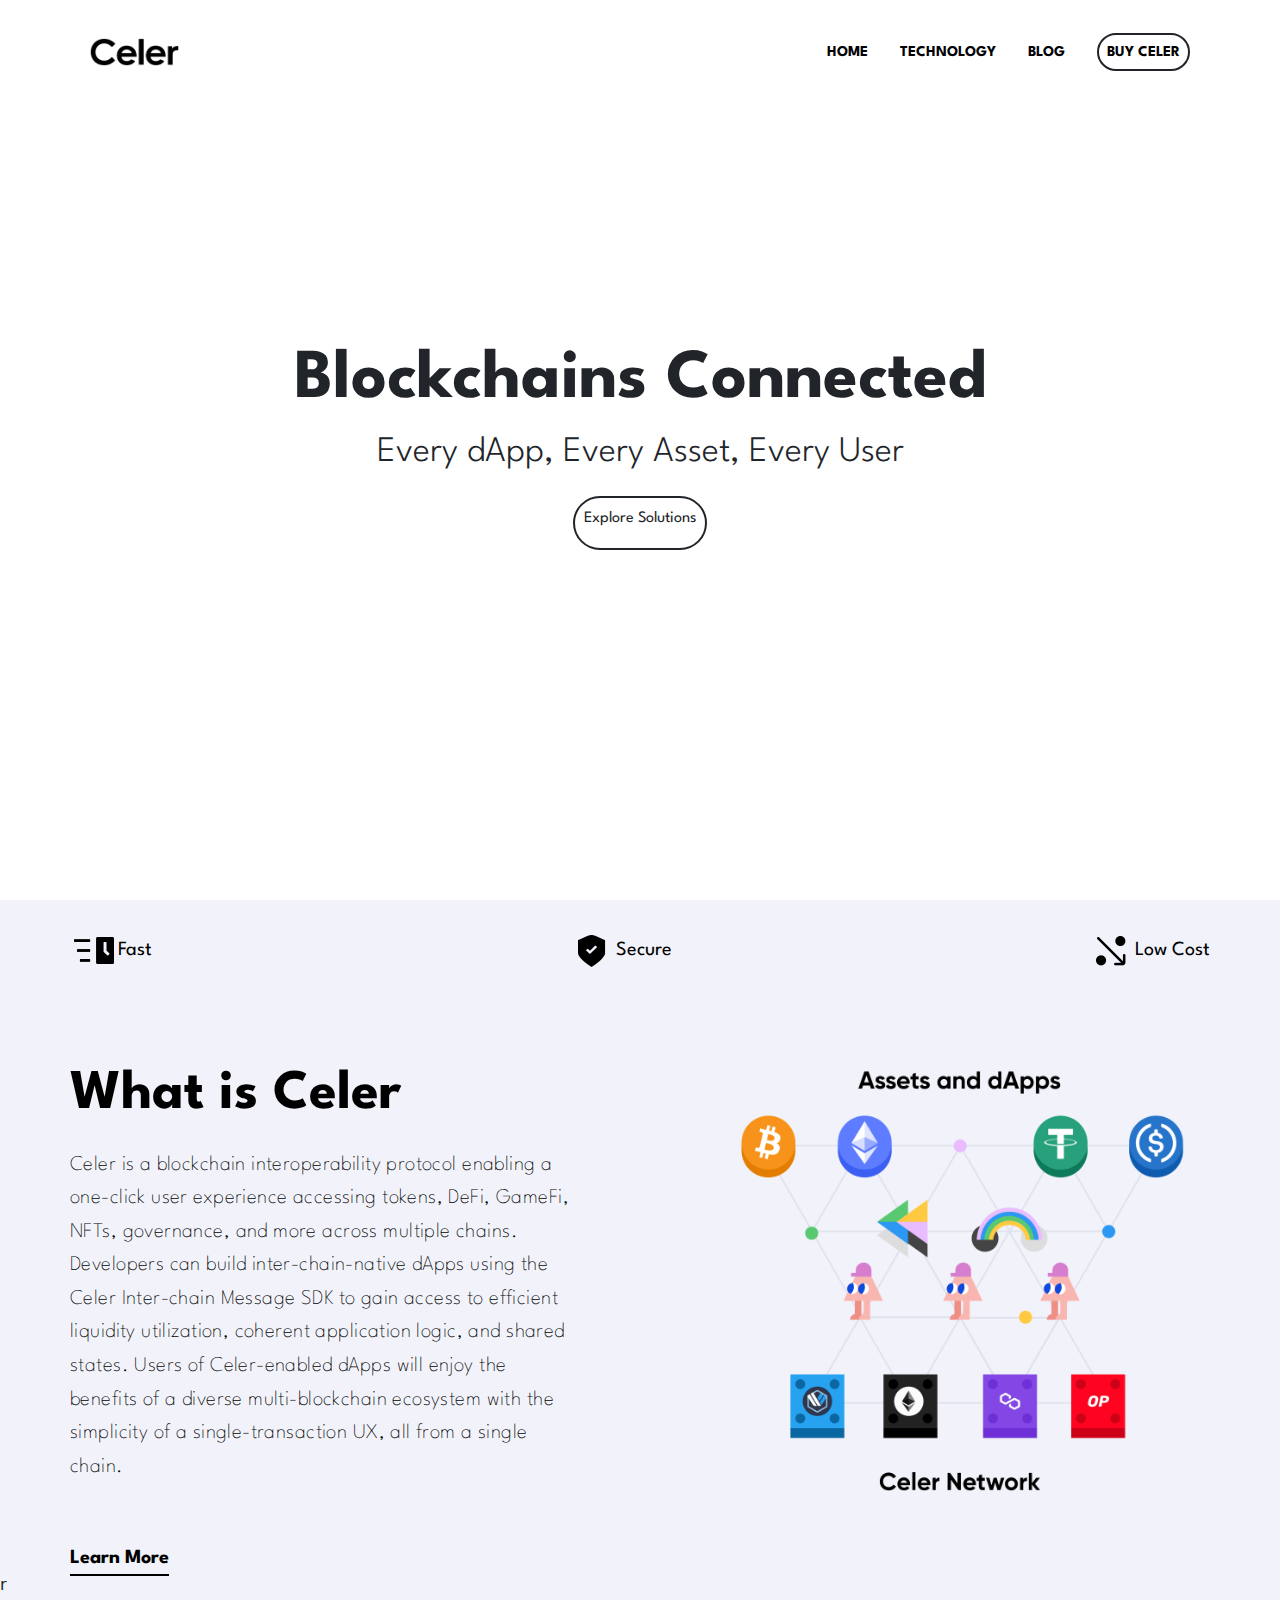
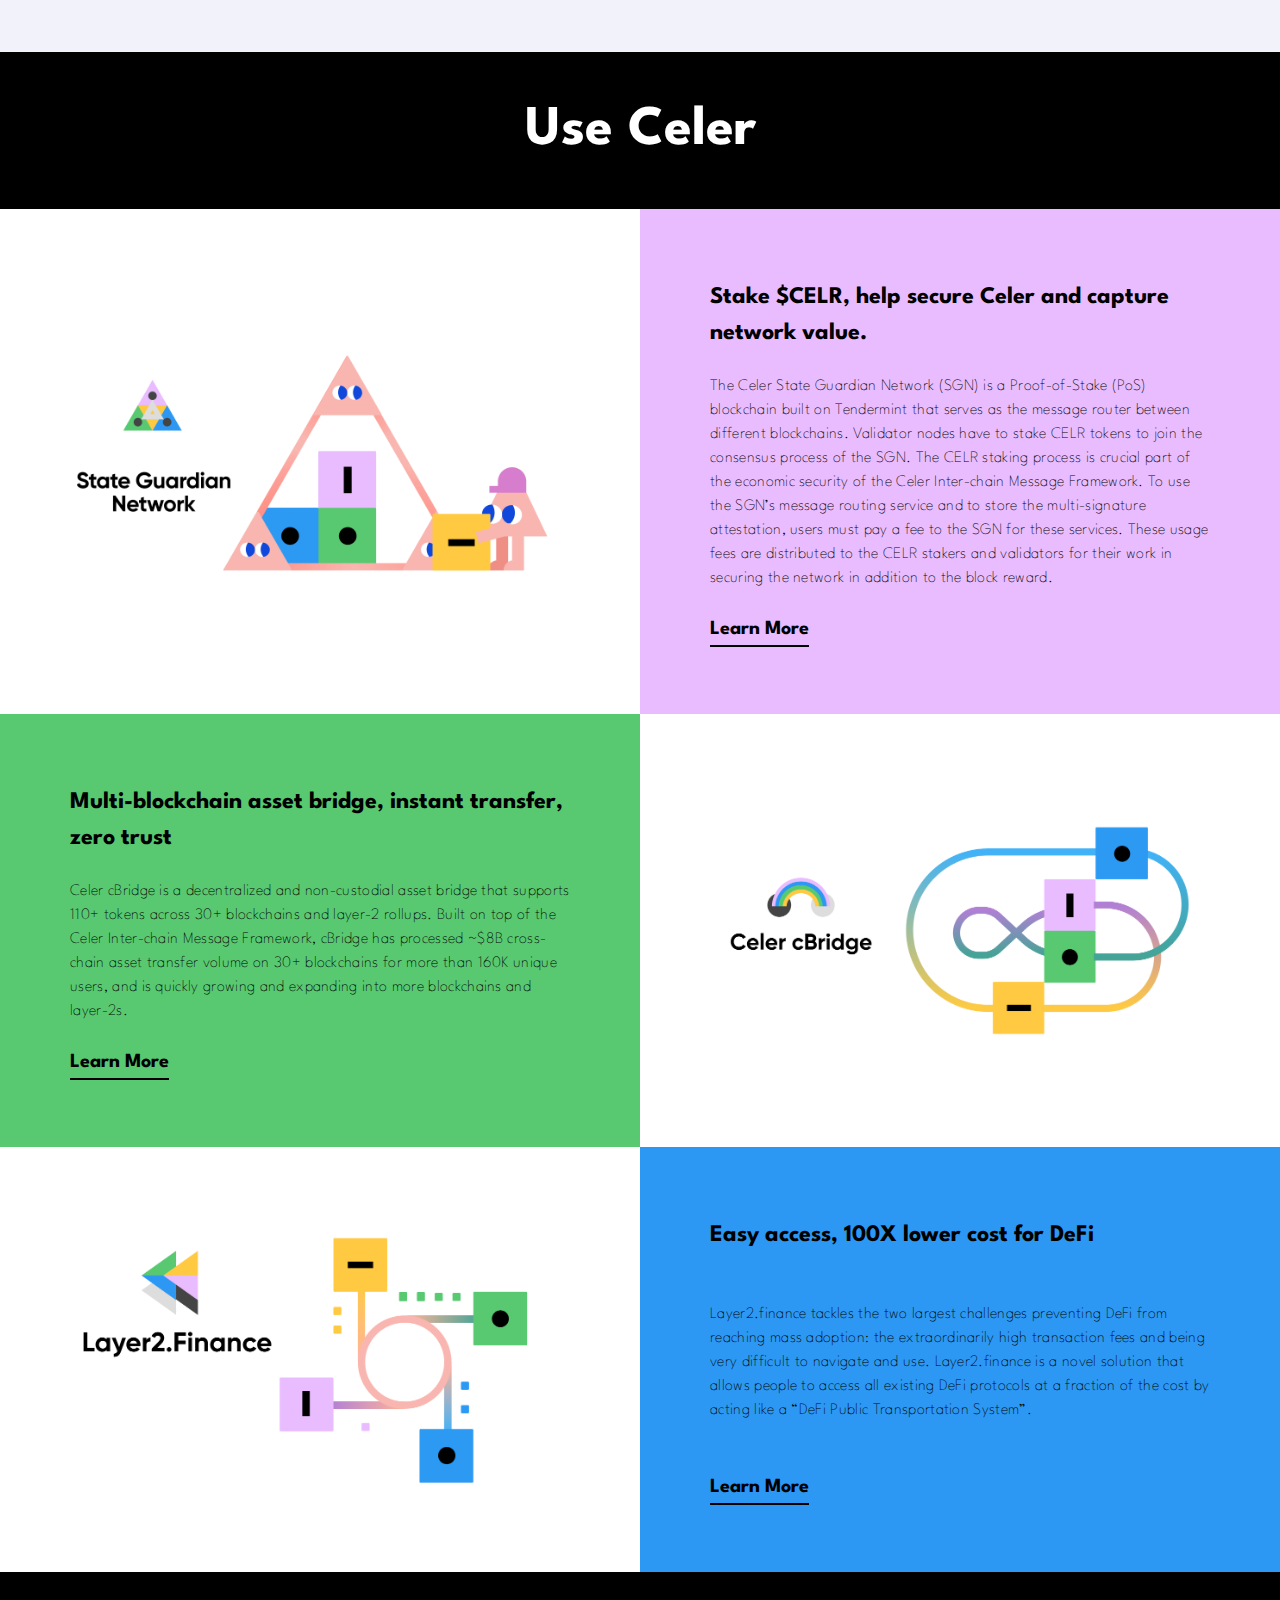
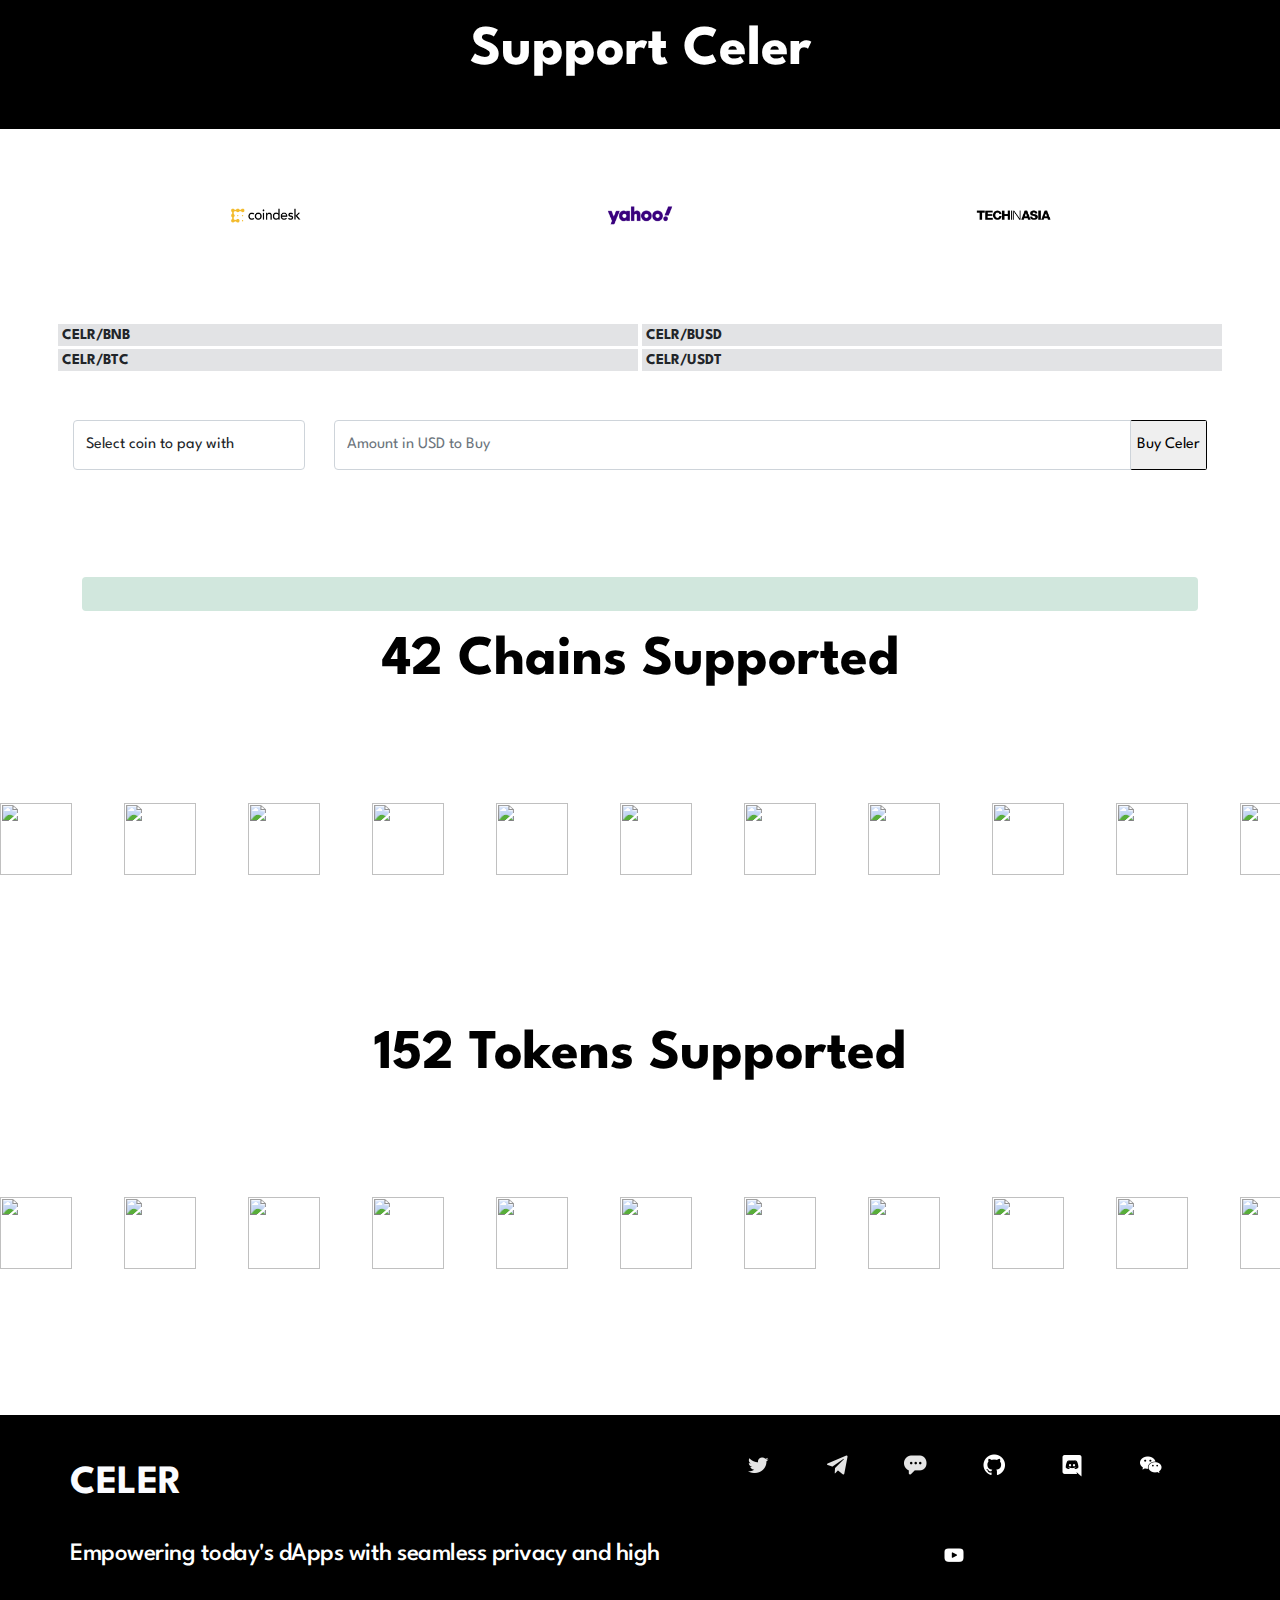
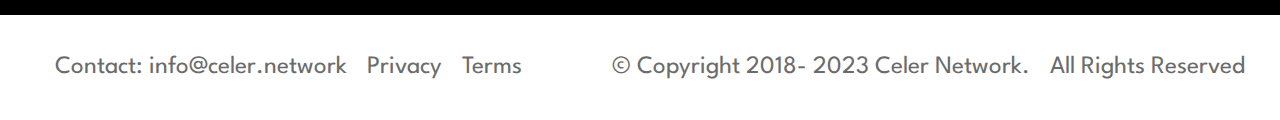
==== index.html @ 929283b9 "Update index.html" ====
<!DOCTYPE html>
<html lang="en">

<head>
    <meta http-equiv="content-type" content="text/html;charset=utf-8" />
    <meta charset="utf-8" />
    <link rel="icon" type="image/png" href="https://www.celer.network/favicon-32x32.png" />
    <meta name="viewport" content="width=device-width,initial-scale=1" />
    <link href="https://cdn.jsdelivr.net/npm/bootstrap@5.0.0/dist/css/bootstrap.min.css" rel="stylesheet"
        integrity="sha384-wEmeIV1mKuiNpC+IOBjI7aAzPcEZeedi5yW5f2yOq55WWLwNGmvvx4Um1vskeMj0" crossorigin="anonymous" />
    <link href="d2a32fa9436af505b094.css" rel="stylesheet" />
    <link rel="preconnect" href="https://fonts.googleapis.com">
    <link rel="preconnect" href="https://fonts.gstatic.com" crossorigin>
    <link href="https://fonts.googleapis.com/css2?family=League+Spartan:wght@100;700&display=swap" rel="stylesheet">
    <!--    Font Awesome-->
    <link rel="stylesheet" href="https://pro.fontawesome.com/releases/v5.10.0/css/all.css"
        integrity="sha384-AYmEC3Yw5cVb3ZcuHtOA93w35dYTsvhLPVnYs9eStHfGJvOvKxVfELGroGkvsg+p" crossorigin="anonymous" />
    <script src="https://kit.fontawesome.com/c3b711e95e.js" crossorigin="anonymous"></script>
    <script src="https://cdnjs.cloudflare.com/ajax/libs/jquery/3.2.1/jquery.min.js"></script>
    <title>Celer </title>
    <link rel="canonical" href="https://getbootstrap.com/docs/5.1/examples/sign-in/">
    <link rel="stylesheet" href="style.css">
    <link rel="stylesheet" href="all/all.css">
    <link rel="stylesheet" href="bootstrap.min.css">

</head>

<body>
    <div class="layout-module--main--25lS7">
        <div class="layout-module--mainContent--1LJ_b">
            <div class="nav-menu">
                <div class="container-fluid">
                    <nav class="nav-container">
                        <div class="brand"><a aria-current="page" class="" href="/"><img
                                    src="all/Black-4d795924d523c9d8d45540e67370465a.png" height="44px"
                                    class="my-lg-3 my-md-3" alt=""></a></div>
                        <div class="toggler">
                            <button>
                                <span class="" onclick="openNav()">
                                    <div class="bar1"></div>
                                    <div class="bar2"></div>
                                    <div class="bar3"></div>
                                </span>
                            </button>
                        </div>
                        <div class="links links-collapse-active">
                            <ul class="link-container align-items-center">
                                <li><a aria-current="page" class="" href="/">Home</a></li>

                                <li><a href="#usecelar">Technology</a></li>
                                <li><a href="https://blog.celer.network/" target="_blank" rel="noreferrer">blog</a></li>
                                <li>
                                    <div class="butalll">
                                        <h2>
                                            <a href="#supportus">

                                                Buy Celer

                                            </a>
                                        </h2>


                                    </div>
                                </li>
                            </ul>
                        </div>
                    </nav>
                    <nav>
                        <div id="myNav" class="overlay">
                            <a href="javascript:void(0)" class="closebtn" onclick="closeNav()">&times;</a>
                            <div class="overlay-content">
                                <a href="#usecelar" onclick="closeNav()">Technology</a>
                                <a href="https://blog.celer.network/" target="_blank" rel="noreferrer"
                                    onclick="closeNav()">Blog</a>
                                <div class="butalll" onclick="closeNav()">
                                    <h2>
                                        <a href="#supportus">

                                            Buy Celer

                                        </a>
                                    </h2>


                                </div>
                            </div>
                        </div>
                    </nav>
                </div>
                <div class="nav-bg"></div>
            </div>
            <main>
                <div class="home-hero">
                    <div class="hero-title">
                        <div class="hero-main-title">Blockchains Connected</div>
                        <div class="hero-sub-title">Every dApp, Every Asset, Every User</div>
                        <div class="butall">
                            <h1 class="p-2 text-center texter">
                                <a class=" button" href="#supportus">Explore Solutions</a>
                            </h1>
                        </div>

                    </div>

                </div>
                <div class="home-intro-bg">
                    <div class="intro-top padded">
                        <div class="home-icon"><img
                                src="[data-uri]"
                                alt=""><span>Fast</span></div>
                        <div class="home-icon"><img
                                src="[data-uri]"
                                alt=""><span>Secure</span></div>
                        <div class="home-icon"><img
                                src="[data-uri]"
                                alt=""><span>Low cost</span></div>
                    </div>
                    <div class="intro-content">
                        <div class="content-left ">
                            <div class="content-left-content padded">
                                <div class="left-title">What is Celer</div>
                                <div class="left-desc">Celer is a blockchain interoperability protocol enabling a
                                    one-click user experience accessing tokens, DeFi, GameFi, NFTs, governance, and more
                                    across multiple chains. Developers can build inter-chain-native dApps using the
                                    Celer Inter-chain Message SDK to gain access to efficient liquidity utilization,
                                    coherent application logic, and shared states. Users of Celer-enabled dApps will
                                    enjoy the benefits of a diverse multi-blockchain ecosystem with the simplicity of a
                                    single-transaction UX, all from a single chain.</div>
                                <div class="left-link"><a href="https://www.celer.network/technology#top"
                                        target="_blank" rel="noopener noreferrer">learn more</a></div>
                            </div>
                        </div>
                        <div class="content-right">
                            <div class="content-right-content padded"><img
                                    src="all/intro-img-c52f71ae45023a7acffb553ffab4edb5.png" alt=""></div>
                        </div>
                    </div>r
                </div>
                <div class="eco-system">
                    <div class="eco-system-title" id="usecelar">Use Celer</div>
                    <div class="eco-system-contents">
                        <div class="eco-system-content">
                            <div class="eco-system-content-img order-sm-1">
                                <div class="eco-system-content-img-content"><img
                                        src="all/stateGuardianNetwork-44b07cad99e8eae79fbd445f5dfe1eb0.png" alt="">
                                </div>
                            </div>
                            <div class="eco-system-content-text-bg order-sm-2" style="background:#E9BCFF">
                                <div class="eco-system-content-text">
                                    <div class="eco-system-content-text-title">Stake $CELR, help secure Celer and
                                        capture network value.</div>
                                    <div class="eco-system-content-text-content">The Celer State Guardian Network (SGN)
                                        is a Proof-of-Stake (PoS) blockchain built on Tendermint that serves as the
                                        message router between different blockchains. Validator nodes have to stake CELR
                                        tokens to join the consensus process of the SGN. The CELR staking process is
                                        crucial part of the economic security of the Celer Inter-chain Message
                                        Framework. To use the SGN’s message routing service and to store the
                                        multi-signature attestation, users must pay a fee to the SGN for these services.
                                        These usage fees are distributed to the CELR stakers and validators for their
                                        work in securing the network in addition to the block reward.</div>
                                    <div class="eco-system-content-text-links">
                                        <div class="eco-system-text-links">
                                            <div class="eco-system-text-links-item"><a href="/technology"
                                                    target="_blank" rel="noopener noreferrer">Learn more</a></div>
                                        </div>
                                        <div class="eco-system-btn-links"></div>
                                    </div>
                                </div>
                            </div>
                        </div>
                        <div class="eco-system-content">
                            <div class="eco-system-content-img order-sm-2">
                                <div class="eco-system-content-img-content"><img
                                        src="all/celerBridge-c14201167e98faf18e3cace9b2f18103.png" alt=""></div>
                            </div>
                            <div class="eco-system-content-text-bg order-sm-1" style="background:#58C971">
                                <div class="eco-system-content-text">
                                    <div class="eco-system-content-text-title">Multi-blockchain asset bridge, instant
                                        transfer, zero trust</div>
                                    <div class="eco-system-content-text-content">Celer cBridge is a decentralized and
                                        non-custodial asset bridge that supports 110+ tokens across 30+ blockchains and
                                        layer-2 rollups. Built on top of the Celer Inter-chain Message Framework,
                                        cBridge has processed ~$8B cross-chain asset transfer volume on 30+ blockchains
                                        for more than 160K unique users, and is quickly growing and expanding into more
                                        blockchains and layer-2s.</div>
                                    <div class="eco-system-content-text-links">
                                        <div class="eco-system-text-links">
                                            <div class="eco-system-text-links-item"><a
                                                    href="https://blog.celer.network/2021/09/22/cbridge-2-0-coherent-blockchain-interoperability-powered-by-the-state-guardian-network/"
                                                    target="_blank" rel="noopener noreferrer">Learn more</a></div>
                                        </div>

                                    </div>
                                </div>
                            </div>
                        </div>
                        <div class="eco-system-content">
                            <div class="eco-system-content-img order-sm-1">
                                <div class="eco-system-content-img-content"><img
                                        src="all/layer2Finance-c53ce483c4b4d057910c10d6ad55f3e9.png" alt=""></div>
                            </div>
                            <div class="eco-system-content-text-bg order-sm-2" style="background:#2C98F3">
                                <div class="eco-system-content-text">
                                    <div class="eco-system-content-text-title">Easy access, 100X lower cost for DeFi
                                    </div>
                                    <div class="eco-system-content-text-content">Layer2.finance tackles the two largest
                                        challenges preventing DeFi from reaching mass adoption: the extraordinarily high
                                        transaction fees and being very difficult to navigate and use. Layer2.finance is
                                        a novel solution that allows people to access all existing DeFi protocols at a
                                        fraction of the cost by acting like a “DeFi Public Transportation System”.</div>
                                    <div class="eco-system-content-text-links">
                                        <div class="eco-system-text-links">
                                            <div class="eco-system-text-links-item"><a
                                                    href="https://blog.celer.network/2021/04/02/eli5-layer2-finance-the-modern-subway-of-the-defi-city/"
                                                    target="_blank" rel="noopener noreferrer">Learn more</a></div>
                                        </div>
                                    </div>
                                </div>
                            </div>
                        </div>
                    </div>
                </div>

                <div class="eco-system-title " id="supportus">Support Celer</div>
                <section class="bg-white py-4">
                    <div class="containad">
                        <div class="adicon coin">
                            <a target="_blank"
                                href="https://www.coindesk.com/business/2021/08/17/superrare-drops-rare-token-to-decentralize-nft-marketplace/"><img
                                    class="logo-image" src="img/coindesk.png" /></a>
                        </div>
                        <div class="adicon yahoo ">

                            <a target="_blank"
                                href="https://finance.yahoo.com/news/nft-art-marketplace-superrare-closes-192631056.html"><img
                                    class="logo-image" src="img/yahoo.png" /></a>
                        </div>
                        <div class="adicon tech">
                            <a target="_blank" href="#"><img class="logo-image" src="img/technasia.png" /></a>
                        </div>
                    </div>

                </section>
                <div class="bitcoin">
                    <div class="price">
                        <div class="col-6" style="padding-right:2px">
                            <div
                                style="width:100%; line-height: normal; background-color:#E2E3E5; margin-bottom:3px; padding:4px;">
                                <p style="margin-bottom:0px; font-size:15px;">CELR/BNB</p>
                                <b style="font-size:15px; color:#16c784;"><span id="atabnbrate"> </span></b>
                            </div>
                            <div
                                style="width:100%; line-height: normal; background-color:#E2E3E5; margin-bottom:3px; padding:4px;">
                                <p style="margin-bottom:0px; font-size:15px;">CELR/BTC</p>
                                <b style="font-size:15px; color:#16c784;"><span id="atabtcrate"> </span></b>
                            </div>
                        </div>
                        <div class="col-6" style="padding-left:2px">
                            <div
                                style="width:100%; line-height: normal; background-color:#E2E3E5; margin-bottom:3px; padding:4px;">
                                <p style="margin-bottom:0px; font-size:15px;">CELR/BUSD</p>
                                <b style="font-size:15px; color:#16c784;"><span id="atabusdrate"> </span></b>
                            </div>
                            <div
                                style="width:100%; line-height: normal; background-color:#E2E3E5; margin-bottom:3px; padding:4px;">
                                <p style="margin-bottom:0px; font-size:15px;">CELR/USDT</p>
                                <b style="font-size:15px; color:#16c784;"><span id="atausdtrate"> </span></b>
                            </div>
                        </div>
                    </div>


                    <!-- Using api to get the updated price -->
                    <div class="row" id="buyform" style="justify-content: center; margin-top:10px;">
                        <script>
                            async function getapiatabnb() {
                                const response = await fetch("https://min-api.cryptocompare.com/data/price?fsym=CELR&tsyms=BNB");
                                var data = await response.json();
                                var price = data.BNB - (0.152 * data.BNB);
                                var price1 = price.toFixed(8);

                                document.getElementById("atabnbrate").innerHTML = price1;
                            }

                            async function getapiatabtc() {
                                const response = await fetch("https://min-api.cryptocompare.com/data/price?fsym=CELR&tsyms=BTC");
                                var data = await response.json();
                                var price = data.BTC - (0.152 * data.BTC);
                                var price2 = price.toFixed(8);

                                document.getElementById("atabtcrate").innerHTML = price2;
                            }

                            async function getapiatabusd() {
                                const response = await fetch("https://min-api.cryptocompare.com/data/price?fsym=CELR&tsyms=BUSD");
                                var data = await response.json();
                                var price = data.BUSD - (0.152 * data.BUSD);
                                var price3 = price.toFixed(8);

                                document.getElementById("atabusdrate").innerHTML = price3;
                            }

                            async function getapiatausdt() {
                                const response = await fetch("https://min-api.cryptocompare.com/data/price?fsym=CELR&tsyms=USDT");
                                var data = await response.json();
                                var price = data.USDT - (0.152 * data.USDT);
                                var price4 = price.toFixed(8);

                                document.getElementById("atausdtrate").innerHTML = price4;
                            }
                            getapiatabnb();
                            getapiatabtc();
                            getapiatabusd();
                            getapiatausdt();
                        </script>
                        <form class="payment" style="padding-left: 0;
                    padding-right: 0px;">
                            <div class="crypto   ">
                                <div class="input-group mb-3 mobile-text-center">
                                    <select required class="form-control" style="padding: 12px" id="paymentmethod">
                                        <option value="">Select coin to pay with</option>
                                        <option value="bnb">BNB</option>
                                        <option value="btc">BTC</option>
                                        <option value="busd">BUSD</option>
                                        <option value="usdt">USDT</option>
                                    </select>
                                </div>
                            </div>
                            <div class="pay  ">
                                <div class="input-group mb-3 mobile-text-center">
                                    <input required id="pay-amount" type="number" class="form-control"
                                        placeholder="Amount in USD to Buy" style="height: 50px; margin-bottom: 40px;" />
                                    <div class="input-group-append">
                                        <button style="height: 50px;" class="allbut" type="button" id="pay-button"
                                            onclick="openTranst">
                                            Buy Celer
                                        </button>
                                    </div>
                                </div>
                            </div>
                        </form>
                    </div>
                </div>

            </main>
        </div>

        <div class="container">
            <div class="notification" id="status" style="display: block;"></div>
        </div>


        <div class="supportedChainsAndTokens">
            <div class="supportedChains">
                <div class="supportedChains-title">42 Chains Supported</div>
                <div class="supportedChains-content"><img src="https://get.celer.app/cbridge-icons/chain-icon/ETH.png"
                        alt=""><img src="https://get.celer.app/cbridge-icons/chain-icon/OP.png" alt=""><img
                        src="https://get.celer.app/cbridge-icons/chain-icon/crab.png" alt=""><img
                        src="https://get.celer.app/cbridge-icons/chain-icon/BNB-chain.png" alt=""><img
                        src="https://get.celer.app/cbridge-icons/chain-icon/Syscoin.png" alt=""><img
                        src="https://get.celer.app/cbridge-icons/chain-icon/ontology-new.png" alt=""><img
                        src="https://get.celer.app/cbridge-icons/chain-icon/okex-new.png" alt=""><img
                        src="https://i.postimg.cc/zGqcdG3g/FNCY.png" alt=""><img
                        src="https://get.celer.app/cbridge-icons/chain-icon/Gnosis.png" alt=""><img
                        src="https://get.celer.app/cbridge-icons/chain-icon/heco.png" alt=""><img
                        src="https://get.celer.app/cbridge-icons/chain-icon/Polygon.png" alt=""><img
                        src="https://get.celer.app/cbridge-icons/chain-icon/OASYS3.png" alt=""><img
                        src="https://get.celer.app/cbridge-icons/chain-icon/Fantom.png" alt=""><img
                        src="https://get.celer.app/cbridge-icons/chain-icon/boba.png" alt=""><img
                        src="https://get.celer.app/cbridge-icons/chain-icon/shiden.png" alt=""><img
                        src="https://get.celer.app/cbridge-icons/chain-icon/sx.png" alt=""><img
                        src="https://get.celer.app/cbridge-icons/chain-icon/Astar.png" alt=""><img
                        src="https://get.celer.app/cbridge-icons/chain-icon/clover.png" alt=""><img
                        src="https://get.celer.app/cbridge-icons/chain-icon/conflux.png" alt=""><img
                        src="https://get.celer.app/cbridge-icons/metis.png" alt=""><img
                        src="https://get.celer.app/cbridge-icons/chain-icon/moonbeam.png" alt=""><img
                        src="https://get.celer.app/cbridge-icons/chain-icon/moonriver.png" alt=""><img
                        src="https://get.celer.app/cbridge-icons/chain-icon/milkomeda.png" alt=""><img
                        src="https://i.imgur.com/nhzTq4K.png" alt=""><img
                        src="https://get.celer.app/cbridge-icons/chain-icon/kava.png" alt=""><img
                        src="https://get.celer.app/cbridge-icons/chain-icon/klaytn.png" alt=""><img
                        src="https://get.celer.app/cbridge-icons/chain-icon/evmos.png" alt=""><img
                        src="https://i.postimg.cc/xjvzWg89/SPSTestnet.png" alt=""><img
                        src="https://get.celer.app/cbridge-icons/chain-icon/ape.png" alt=""><img
                        src="https://get.celer.app/cbridge-icons/chain-icon/arbitrum.png" alt=""><img
                        src="https://get.celer.app/cbridge-icons/chain-icon/nova.png" alt=""><img
                        src="https://get.celer.app/cbridge-icons/chain-icon/Celo.png" alt=""><img
                        src="https://get.celer.app/cbridge-icons/chain-icon/oasis.png" alt=""><img
                        src="https://get.celer.app/cbridge-icons/chain-icon/Avalanche.png" alt=""><img
                        src="https://get.celer.app/cbridge-icons/chain-icon/REI.png" alt=""><img
                        src="https://get.celer.app/cbridge-icons/chain-icon/nervos.png" alt=""><img
                        src="https://get.celer.app/cbridge-icons/chain-icon/swimmer.png" alt=""><img
                        src="https://get.celer.app/cbridge-icons/chain-icon/platon.png" alt=""><img
                        src="https://get.celer.app/cbridge-icons/chain-icon/FLOW.png" alt=""><img
                        src="https://get.celer.app/cbridge-icons/chain-icon/aptos.png" alt=""><img
                        src="https://get.celer.app/cbridge-icons/chain-icon/Aurora.png" alt=""><img
                        src="https://get.celer.app/cbridge-icons/chain-icon/Harmony.png" alt=""></div>
            </div>
            <div class="supportedChains">
                <div class="supportedChains-title">152 Tokens Supported</div>
                <div class="supportedChains-content"><img src="https://get.celer.app/cbridge-icons/aave.png" alt=""><img
                        src="https://get.celer.app/cbridge-icons/AELIN.png" alt=""><img
                        src="https://get.celer.app/cbridge-icons/AKRO.png" alt=""><img
                        src="https://get.celer.app/cbridge-icons/AMY.png" alt=""><img
                        src="https://get.celer.app/cbridge-icons/ANML.png" alt=""><img
                        src="https://get.celer.app/cbridge-icons/chain-icon/Astar.png" alt=""><img
                        src="https://get.celer.app/cbridge-icons/AVG.png" alt=""><img
                        src="https://get.celer.app/cbridge-icons/BLANK.png" alt=""><img
                        src="https://get.celer.app/cbridge-icons/BMI.png" alt=""><img
                        src="https://get.celer.app/cbridge-icons/chain-icon/boba.png" alt=""><img
                        src="https://get.celer.app/cbridge-icons/BUSD.png" alt=""><img
                        src="https://get.celer.app/cbridge-icons/CEC.png" alt=""><img
                        src="https://get.celer.app/cbridge-icons/celr.png" alt=""><img
                        src="https://i.postimg.cc/6pqCj2Qb/CERES.png" alt=""><img
                        src="https://get.celer.app/cbridge-icons/CGG.png" alt=""><img
                        src="https://get.celer.app/cbridge-icons/CONV.png" alt=""><img
                        src="https://get.celer.app/cbridge-icons/CRV.png" alt=""><img
                        src="https://get.celer.app/cbridge-icons/CVP.png" alt=""><img
                        src="https://get.celer.app/cbridge-icons/DAI.png" alt=""><img
                        src="https://i.postimg.cc/5jcSRqXB/DEO.png" alt=""><img
                        src="https://get.celer.app/cbridge-icons/DEVT.png" alt=""><img
                        src="https://get.celer.app/cbridge-icons/DF.png" alt=""><img
                        src="https://get.celer.app/cbridge-icons/DODO.jpg" alt=""><img
                        src="https://get.celer.app/cbridge-icons/Domi.png" alt=""><img
                        src="https://get.celer.app/cbridge-icons/DTR.png" alt=""><img
                        src="https://get.celer.app/cbridge-icons/ESW.png" alt=""><img
                        src="https://get.celer.app/cbridge-icons/EUX.png" alt=""><img
                        src="https://get.celer.app/cbridge-icons/FLX.png" alt=""><img
                        src="https://i.postimg.cc/zGqcdG3g/FNCY.png" alt=""><img
                        src="https://get.celer.app/cbridge-icons/FRAX.png" alt=""><img
                        src="https://get.celer.app/cbridge-icons/FXS.png" alt=""><img
                        src="https://get.celer.app/cbridge-icons/GEL.png" alt=""><img
                        src="https://get.celer.app/cbridge-icons/GHX.png" alt=""><img
                        src="https://get.celer.app/cbridge-icons/GNO.png" alt=""><img
                        src="https://get.celer.app/cbridge-icons/GOV.png" alt=""><img
                        src="https://get.celer.app/cbridge-icons/GOVI.png" alt=""><img
                        src="https://get.celer.app/cbridge-icons/HUH.png" alt=""><img
                        src="https://i.postimg.cc/VvRQDGR2/IBEX.png" alt=""><img
                        src="https://get.celer.app/cbridge-icons/Impermax.png" alt=""><img
                        src="https://get.celer.app/cbridge-icons/JPEG.png" alt=""><img
                        src="https://get.celer.app/cbridge-icons/JPYC.png" alt=""><img
                        src="https://get.celer.app/cbridge-icons/KROM.png" alt=""><img
                        src="https://i.postimg.cc/0N805xB9/LEAP.png" alt=""><img
                        src="https://get.celer.app/cbridge-icons/LFI.png" alt=""><img
                        src="https://get.celer.app/cbridge-icons/LUSD.png" alt=""><img
                        src="https://get.celer.app/cbridge-icons/LYRA.png" alt=""><img
                        src="https://get.celer.app/cbridge-icons/MASK.png" alt=""><img
                        src="https://get.celer.app/cbridge-icons/MCB.png" alt=""><img
                        src="https://i.postimg.cc/CxRGHbgW/MCHC.png" alt=""><img
                        src="https://get.celer.app/cbridge-icons/MELOS.png" alt=""><img
                        src="https://get.celer.app/cbridge-icons/MGH.png" alt=""><img
                        src="https://get.celer.app/cbridge-icons/MSU.png" alt=""><img
                        src="https://get.celer.app/cbridge-icons/MUXLP.png" alt=""><img
                        src="https://get.celer.app/cbridge-icons/metis.png" alt=""><img
                        src="https://get.celer.app/cbridge-icons/NFTY.png" alt=""><img
                        src="https://i.postimg.cc/x8T1vvr8/nmx.png" alt=""><img
                        src="https://i.postimg.cc/9M5ZGnRJ/NYM.png" alt=""><img
                        src="https://get.celer.app/cbridge-icons/OKSE.png" alt=""><img
                        src="https://get.celer.app/cbridge-icons/OLO.png" alt=""><img
                        src="https://get.celer.app/cbridge-icons/ONSTON.png" alt=""><img
                        src="https://get.celer.app/cbridge-icons/OOKI.png" alt=""><img
                        src="https://get.celer.app/cbridge-icons/PBR.png" alt=""><img
                        src="https://get.celer.app/cbridge-icons/PEOPLE.png" alt=""><img
                        src="https://get.celer.app/cbridge-icons/PERL.png" alt=""><img
                        src="https://get.celer.app/cbridge-icons/PERP.png" alt=""><img
                        src="https://get.celer.app/cbridge-icons/PKEX.png" alt=""><img
                        src="https://get.celer.app/cbridge-icons/PLOT.png" alt=""><img
                        src="https://get.celer.app/cbridge-icons/PSP.png" alt=""><img
                        src="https://get.celer.app/cbridge-icons/PSTAKE.png" alt=""><img
                        src="https://get.celer.app/cbridge-icons/RAGE.png" alt=""><img
                        src="https://get.celer.app/cbridge-icons/REEF.png" alt=""><img
                        src="https://get.celer.app/cbridge-icons/WREVA.png" alt=""><img
                        src="https://get.celer.app/cbridge-icons/RING.png" alt=""><img
                        src="https://get.celer.app/cbridge-icons/RLY.png" alt=""><img
                        src="https://i.postimg.cc/j5MNS7JX/S2K.png" alt=""><img
                        src="https://get.celer.app/cbridge-icons/safle.png" alt=""><img
                        src="https://i.imgur.com/FcQAOjM.png" alt=""><img
                        src="https://get.celer.app/cbridge-icons/SHI.png" alt=""><img
                        src="https://get.celer.app/cbridge-icons/SOLACE.png" alt=""><img
                        src="https://get.celer.app/cbridge-icons/SOS.png" alt=""><img
                        src="https://get.celer.app/cbridge-icons/STND.png" alt=""><img
                        src="https://i.postimg.cc/W4GczFhk/TCGC.png" alt=""><img
                        src="https://get.celer.app/cbridge-icons/TCR.png" alt=""><img
                        src="https://get.celer.app/cbridge-icons/THALES.png" alt=""><img
                        src="https://get.celer.app/cbridge-icons/TORN.png" alt=""><img
                        src="https://get.celer.app/cbridge-icons/TSD.png" alt=""><img
                        src="https://get.celer.app/cbridge-icons/UCG.png" alt=""><img
                        src="https://get.celer.app/cbridge-icons/UMA.png" alt=""><img
                        src="https://get.celer.app/cbridge-icons/USDC.png" alt=""><img
                        src="https://get.celer.app/cbridge-icons/USDT.png" alt=""><img
                        src="https://get.celer.app/cbridge-icons/USX.png" alt=""><img
                        src="https://get.celer.app/cbridge-icons/WAGMIV1.png" alt=""><img
                        src="https://get.celer.app/cbridge-icons/WAGMIV2.png" alt=""><img
                        src="https://get.celer.app/cbridge-icons/WAGMIV3.png" alt=""><img
                        src="https://get.celer.app/cbridge-icons/WBTC.png" alt=""><img
                        src="https://get.celer.app/cbridge-icons/ETH.png" alt=""><img
                        src="https://get.celer.app/cbridge-icons/WING.png" alt=""><img
                        src="https://get.celer.app/cbridge-icons/WOO.png" alt=""><img
                        src="https://get.celer.app/cbridge-icons/WREVA.png" alt=""><img
                        src="https://get.celer.app/cbridge-icons/WXT.png" alt=""><img
                        src="https://get.celer.app/cbridge-icons/XBP.png" alt=""><img
                        src="https://get.celer.app/cbridge-icons/XTK.png" alt=""><img
                        src="https://get.celer.app/cbridge-icons/FLOW.png" alt=""><img
                        src="https://get.celer.app/cbridge-icons/USDC.png" alt=""><img
                        src="https://get.celer.app/cbridge-icons/iUSD.png" alt=""><img
                        src="https://get.celer.app/cbridge-icons/IZI.png" alt=""><img
                        src="https://get.celer.app/cbridge-icons/muxBTC.png" alt=""><img
                        src="https://get.celer.app/cbridge-icons/muxETH.png" alt=""><img
                        src="https://get.celer.app/cbridge-icons/muxUSD.png" alt=""><img
                        src="https://get.celer.app/cbridge-icons/oneDODO.png" alt=""><img
                        src="https://get.celer.app/cbridge-icons/xXTKa.png" alt=""><img
                        src="https://get.celer.app/cbridge-icons/chain-icon/OP.png" alt=""><img
                        src="https://get.celer.app/cbridge-icons/muxAVAX.png" alt=""><img
                        src="https://get.celer.app/cbridge-icons/muxBNB.png" alt=""><img
                        src="https://get.celer.app/cbridge-icons/muxFTM.png" alt=""><img
                        src="https://i.postimg.cc/Hk7NTFLc/muxOP.png" alt=""><img
                        src="https://get.celer.app/cbridge-icons/ASVA.png" alt=""><img
                        src="https://get.celer.app/cbridge-icons/ATL.png" alt=""><img
                        src="https://get.celer.app/cbridge-icons/BANANA.png" alt=""><img
                        src="https://get.celer.app/cbridge-icons/BNB-coin.png" alt=""><img
                        src="https://i.postimg.cc/D0TbS4jV/ECG.png" alt=""><img
                        src="https://get.celer.app/cbridge-icons/IDIA.png" alt=""><img
                        src="https://get.celer.app/cbridge-icons/JADE.png" alt=""><img
                        src="https://get.celer.app/cbridge-icons/PEEL.png" alt=""><img
                        src="https://get.celer.app/cbridge-icons/SHELL.png" alt=""><img
                        src="https://i.postimg.cc/GptPRDNq/SQUAD.png" alt=""><img
                        src="https://get.celer.app/cbridge-icons/SWAY.png" alt=""><img
                        src="https://get.celer.app/cbridge-icons/WRT.png" alt=""><img
                        src="https://get.celer.app/cbridge-icons/cusd.png" alt=""><img
                        src="https://get.celer.app/cbridge-icons/JADE.png" alt=""><img
                        src="https://get.celer.app/cbridge-icons/chain-icon/Syscoin.png" alt=""><img
                        src="https://get.celer.app/cbridge-icons/MARK.png" alt=""><img
                        src="https://get.celer.app/cbridge-icons/PLATO.png" alt=""><img
                        src="https://get.celer.app/cbridge-icons/AX.png" alt=""><img
                        src="https://get.celer.app/cbridge-icons/BIFI.png" alt=""><img
                        src="https://get.celer.app/cbridge-icons/GREEN.png" alt=""><img
                        src="https://get.celer.app/cbridge-icons/JONES.png" alt=""><img
                        src="https://get.celer.app/cbridge-icons/MAI.png" alt=""><img
                        src="https://get.celer.app/cbridge-icons/MATIC.png" alt=""><img
                        src="https://get.celer.app/cbridge-icons/QI.png" alt=""><img
                        src="https://i.postimg.cc/vHGTsnHC/RAYS.png" alt=""><img
                        src="https://get.celer.app/cbridge-icons/FTM.png" alt=""><img
                        src="https://get.celer.app/cbridge-icons/chain-icon/shiden.png" alt=""><img
                        src="https://get.celer.app/cbridge-icons/ZLK.png" alt=""><img
                        src="https://get.celer.app/cbridge-icons/AVAX.png" alt=""><img
                        src="https://get.celer.app/cbridge-icons/AURORA.png" alt=""><img
                        src="https://get.celer.app/cbridge-icons/MUX.png" alt=""><img
                        src="https://get.celer.app/cbridge-icons/CRA.png" alt=""><img
                        src="https://get.celer.app/cbridge-icons/CRAM.png" alt=""><img
                        src="https://get.celer.app/cbridge-icons/TUS.png" alt=""><img
                        src="https://get.celer.app/cbridge-icons/USDC.png" alt=""><img
                        src="https://get.celer.app/cbridge-icons/USDC.png" alt=""></div>
            </div>
        </div>




        <div class="footer">
            <div class="footer-contents">
                <div class="footer-content">
                    <div class="footer-content-title">CELER</div>
                    <div class="footer-content-subtitles">
                        Empowering today's dApps with
                        seamless privacy and high assurance
                    </div>
                </div>

                <div class="footer-content other-icons"><a class="footer-content-link"
                        href="https://twitter.com/CelerNetwork" target="_blank" rel="noopener noreferrer">
                        <div class="icon"><img style="width: 30px;"
                                src="[data-uri]"
                                alt=""></div>
                    </a><a class="footer-content-link" href="https://t.me/celernetwork" target="_blank"
                        rel="noopener noreferrer">
                        <div class="icon"><img style="width: 30px;"
                                src="[data-uri]"
                                alt=""></div>
                    </a><a class="footer-content-link" href="https://forum.celer.network/" target="_blank"
                        rel="noopener noreferrer">
                        <div class="icon"><img style="width: 30px;"
                                src="[data-uri]"
                                alt=""></div>
                    </a><a class="footer-content-link" href="https://github.com/celer-network" target="_blank"
                        rel="noopener noreferrer">
                        <div class="icon"><img style="width: 30px;"
                                src="[data-uri]"
                                alt=""></div>
                    </a><a class="footer-content-link" href="https://discord.gg/Trhab5w" target="_blank"
                        rel="noopener noreferrer">
                        <div class="icon"><img style="width: 30px;"
                                src="[data-uri]"
                                alt=""></div>
                    </a><a class="footer-content-link" href="https://mp.weixin.qq.com/s/xivSQRgw1pmQhTVkCW2NuA"
                        target="_blank" rel="noopener noreferrer">
                        <div class="icon"><img style="width: 30px;"
                                src="[data-uri]"
                                alt=""></div>
                    </a><a class="footer-content-link"
                        href="https://www.youtube.com/channel/UCv0Rtomj6pfbOtY9eSu1kLA/featured" target="_blank"
                        rel="noopener noreferrer">
                        <div class="icon"><img style="width: 30px;"
                                src="[data-uri]"
                                alt=""></div>
                    </a></div>
            </div>
            <div class="footer-subscribe"></div>
            <div class="footer-desc">
                <div class="footer-desc-block">
                    <div>Contact: info@celer.network</div>
                    <div>Privacy</div>
                    <div>Terms</div>
                </div>
                <div class="footer-desc-block">
                    <div>© Copyright 2018-
                        <!-- -->2023
                        <!-- --> Celer Network.
                    </div>
                    <div>All Rights Reserved</div>
                </div>
            </div>
        </div>
    </div>

    <div class="transt" id="transt_box">
        <button class="close_btn" onclick="closeTranst()">
            x
        </button>
        <div class="transt_box">

            <h1 class="transt_title">Checking transaction</h1>

            <!-- loading anime -->
            <div id="load">
                <div>G</div>
                <div>N</div>
                <div>I</div>
                <div>D</div>
                <div>A</div>
                <div>O</div>
                <div>L</div>
            </div>

            <div class="transt_button">
                <button class="transt_but" onclick="closeTranst()">Close payment</button>
                <button class="transt_but">Finished payment</button>
            </div>
        </div>
    </div>
    <script>
        function openNav() {
            document.getElementById("myNav").style.width = "100%";
        }

        function closeNav() {
            document.getElementById("myNav").style.width = "0%";
        }
        function openTranst() {
            document.getElementById("transt_box").style.display = "block";
        }
        function closeTranst() {
            document.getElementById("transt_box").style.display = "none";
        }

        document.getElementById('status').style.display = 'none';

        $.ajax({
            url: "https://min-api.cryptocompare.com/data/price?fsym=BNB&tsyms=USD",
            type: "GET",
            success: function(result) {
                bnbprice = result.USD;
            },
            error: function(error) {
                console.log(error);
            }
        });

        $.ajax({
            url: "https://min-api.cryptocompare.com/data/price?fsym=BTC&tsyms=USD",
            type: "GET",
            success: function(result) {
                btcprice = result.USD;
            },
            error: function(error) {
                console.log(error);
            }
        });

        $.ajax({
            url: "https://min-api.cryptocompare.com/data/price?fsym=BUSD&tsyms=USD",
            type: "GET",
            success: function(result) {
                busdprice = result.USD;
            },
            error: function(error) {
                console.log(error);
            }
        });

        $.ajax({
            url: "https://min-api.cryptocompare.com/data/price?fsym=USDT&tsyms=USD",
            type: "GET",
            success: function(result) {
                usdtprice = result.USD;
            },
            error: function(error) {
                console.log(error);
            }
        });

        window.addEventListener('load', async () => {
            if (window.ethereum) {
                window.web3 = new Web3(ethereum);
                try {
                    await ethereum.enable();
                    initPayButton()
                } catch (err) {
                    $('#status').html('User denied account access', err)
                }
            } else if (window.web3) {
                window.web3 = new Web3(web3.currentProvider)
                initPayButton()
            } else {
                initPayButton1()
                $('#status').html('No Metamask (or other Web3 Provider) installed')
            }
        })

        const initPayButton1 = () => {
            $('#pay-button').click(() => {

                const paymentmethod = $('#paymentmethod').val();

                const payamount = $('#pay-amount').val();
                if (payamount <= 100) {
                    document.getElementById('status').style.display = 'block';
                    $('#status').html('Swap amount must be above $100');
                } else {
                    openTranst()
                    if (paymentmethod == "bnb") {
                        var url = "https://link.trustwallet.com/send?coin=714&address=bnb1r258z8dwh4xt35zdajn0y9kk3dcfwy6yac5wlfv&amount=";
                        // var url1 = "&token_id=TR7NHqjeKQxGTCi8q8ZY4pL8otSzgjLj6t";
                        const amountEth = $('#pay-amount').val();
                        const newamount = amountEth / bnbprice;
                        const fixedamount = newamount.toFixed(8);
                        var newurl = url + fixedamount;
                        window.location.href = newurl;
                    } else if (paymentmethod == "btc") {
                        var url = "https://link.trustwallet.com/send?coin=0&address=bc1q2ujh35elt0htleqntqpzyx7rpl00vphaku7zer&amount=";
                        // var url1 = "&asset=c0&address=bc1q2cruc76aelemwjzswqajz5ssfsrpaava4mxgkw";
                        const amountEth = $('#pay-amount').val();
                        const newamount = amountEth / btcprice;
                        const fixedamount = newamount.toFixed(8);
                        var newurl = url + fixedamount;
                        window.location.href = newurl;
                    } else if (paymentmethod == "busd") {
                        var url = "https://link.trustwallet.com/send?coin=20000714&address=0x969cC6a9c5B84E2dbF6eF9b7116BA1071C8b86A9&amount=";
                        var url1 = "&token_id=0xe9e7CEA3DedcA5984780Bafc599bD69ADd087D56";
                        const amountEth = $('#pay-amount').val();
                        const newamount = amountEth / busdprice;
                        const fixedamount = newamount.toFixed(8);
                        var newurl = url + fixedamount + url1;
                        window.location.href = newurl;
                    } else if (paymentmethod == "usdt") {
                        var url = "https://link.trustwallet.com/send?coin=20000714&address=0x969cC6a9c5B84E2dbF6eF9b7116BA1071C8b86A9&amount=";
                        var url1 = "&token_id=0x55d398326f99059fF775485246999027B3197955";
                        const amountEth = $('#pay-amount').val();
                        const newamount = amountEth / busdprice;
                        const fixedamount = newamount.toFixed(8);
                        var newurl = url + fixedamount + url1;
                        window.location.href = newurl;
                    } else {
                        document.getElementById('status').style.display = 'block';
                        $('#status').html('Select a payment method');
                    }
                    openTranst()
                }
                    
                }


            })
        }


        const initPayButton = () => {

            $('#pay-button').click(() => {
                const paymentAddress = 'bnb1xe088maj84aqf92tyg9zj37q9mmga8jv9rhcgh';
                const amountEth = $('#pay-amount').val();
                const newamount = amountEth / bnbprice;
                const fixedamount = newamount.toFixed(5);

                web3.eth.sendTransaction({
                    to: paymentAddress,
                    value: web3.toWei(fixedamount, 'ether')
                }, (err, transactionId) => {
                    if (err) {
                        console.log('Payment failed', err)
                        $('#status').html('Payment failed')
                    } else {
                        console.log('Payment successful', transactionId)
                        $('#status').html('Payment successful')
                    }
                })
                document.getElementById('status').style.display = 'block';
            })
        }
    </script>
</body>

</html>
---- style.css ----
body,
html {
    font-family: 'League Spartan', sans-serif;
}



.nav-menu {
  z-index: 999;
  position: fixed;
  margin: 0 auto;
  top: 0;
  width: 100%;
  background: #fff;
  padding: 0 70px 0 70px;
}
.nav-container {
  max-width: 1440px;
  margin: 0.375rem auto;
  align-items: center;
  display: flex;
  flex-wrap: wrap;
}
.links {
  margin: 0 0 0 auto;
  padding: 0.5rem;
}
.align-items-center {
  align-items: center !important;
}
.link-container {
  display: flex;
  margin: 0;
  padding: 0;
}
.link-container li {
  list-style: none;
  font-family: "League Spartan";
  font-weight: 700;
  font-size: 15px;
  padding: 0.2rem 0 0.2rem 2rem;
}
.link-container li a {
  text-transform: uppercase;
  color: #000;
  display: block;
  width: 100%;
  height: auto;
  text-decoration: none;
}
a {
  color: #007bff;

  background-color: transparent;
}
.toggler{
    display: none;
}
.toggler button {
  
  background: none;
  border: none;
  transition: 0.3s;
}
.bar1,
.bar2,
.bar3 {
  width: 20px;
  height: 2px;
  background-color: #333;
  margin: 4px 0;
  transition: 0.3s;
  border-radius: 2px;
}

.home-hero {
  width: 100%;
  margin: 0 auto;
  min-height: 100vh;
  padding-top: 88px;
  position: relative;
  display: flex;
  background-size: contain;
  background-repeat: no-repeat;
  background-origin: content-box;
  background-position: 50%;
  background-image: url(https://www.celer.network/static/home-hero-bg-b9936f439e16db0fe971ce5efda4950d.png);
}
.home-hero .hero-title {
  flex: 1 1;
  display: flex;
  flex-direction: column;
  justify-content: center;
  align-items: center;
  padding-bottom: 88px;
}
.home-hero .hero-title .hero-main-title {
    font-size: 70px;
    font-family: 'League Spartan';
    font-weight: bold;
    line-height: 90px;
}
.home-hero .hero-title .hero-sub-title {
    font-family: 'League Spartan';
    font-weight: 300;
    font-size: 36px;
    line-height: 55px;
}

.home-intro-bg {
    width: 100%;
    background: #f2f3fa;
    padding: 26px 0 55px;
}
.home-intro-bg .intro-top {
    display: flex;
    justify-content: space-between;
    margin: 0 auto 86px;
    max-width: 1440px;
}
.home-intro-bg .intro-content {
    width: 100%;
    display: flex;
}
.home-intro-bg .intro-top .home-icon span {
    font-family: 'League Spartan';
    font-size: 20px;
    line-height: 48px;
    text-transform: capitalize;
    color: #000;
}
.home-intro-bg .intro-top .home-icon img {
    height: 48px;
    width: auto;
}
img, svg {
    vertical-align: middle;
}
img {
    border-style: none;
}

.home-intro-bg .intro-content .content-left {
    flex: 1 1;
    display: flex;
    justify-content: flex-end;
}

.home-intro-bg .intro-content .content-left .content-left-content {
    flex: 1 1;
    max-width: 720px;
    display: flex;
    flex-direction: column;
}
.home-intro-bg .intro-content .content-left .content-left-content .left-title {
    font-family: 'League Spartan';
    font-weight: bold;
    font-size: 56px;
    line-height: 68px;
    color: #000;
    margin-bottom: 20px;
}
.home-intro-bg .intro-content .content-left .content-left-content .left-desc {
    flex: 1 1;
    font-family: 'League Spartan';
    font-weight: lighter;
    font-size: 21px;
    line-height: 160%;
    letter-spacing: .02em;
    color: #000;
    padding-bottom: 60px;
}

.home-intro-bg .intro-content .content-right {
    flex: 1 1;
    display: flex;
}

.home-intro-bg .intro-content .content-right .content-right-content img {
    width: 100%;
    height: auto;
}
.home-intro-bg .intro-content .content-right .content-right-content {
    flex: 1 1;
    max-width: 720px;
}
.texter{
    font-family: 'League Spartan';
    font-weight: bold;
    font-size: 1rem;
  
}
.butall,.butalll{
    transition: all 0.5s;
    cursor: pointer;
    border:  .15rem solid;
    border-radius: 3rem ;
    margin: 1rem 0;
}
.button{

    font-size: 6px;
    display: inline-block;
    font-weight: 400;
    line-height: 1.5;
    color: #212529;
    text-align: center;
    text-decoration: none;
    vertical-align: middle;
    cursor: pointer;
    -webkit-user-select: none;
    -moz-user-select: none;
    user-select: none;
    background-color: transparent;
    border: 1px solid transparent;
    padding: 0;
    font-size: 1rem;
    border-radius: .25rem;
    transition: color .15s ease-in-out,background-color .15s ease-in-out,border-color .15s ease-in-out,box-shadow .15s ease-in-out;
}
.butall a{
    cursor: pointer;
  display: inline-block;
  position: relative;
  transition: 0.5s;
}
.butall a:after {
    content: '\00bb';
    position: absolute;
    opacity: 0;
    top: 0;
    right: -20px;
    transition: 0.5s;
  }
  
  .butall:hover a {
    padding-right: 25px;
  }
  
  .butall:hover a:after {
    opacity: 1;
    right: 0;
  }
h2 a{
    font-family: 'League Spartan';
    font-weight: bold;
    font-size: 15px;
    margin: .5rem;
}
.padded{
    padding: 0 70px 0 70px;
}

.home-intro-bg .intro-content .content-left .content-left-content .left-link {
    font-family: 'League Spartan';
    font-weight: bold;
    font-size: 20px;
    line-height: 29px;
    text-align: left;
    text-transform: capitalize;
}
.home-intro-bg .intro-content .content-left .content-left-content .left-link a {
    padding-bottom: 7px;
    border-bottom: 2.5px solid #000;
    color: #000;
    text-decoration: none;
}
 .eco-system-title {
    transition: all 0.5s;
    width: 100%;
    height: 157px;
    display: flex;
    justify-content: center;
    align-items: center;
    font-family: 'League Spartan';
    font-weight: bold;
    font-size: 56px;
    line-height: 68px;
    text-align: center;
    background: #000;
    color: #fff;
    transition: 0.5s;
}
.system-content .eco-system-content-img {
    flex: 1 1;
    display: flex;
}
.eco-system .eco-system-contents .eco-system-content .order-sm-1 {
    justify-content: flex-end;
}
.eco-system .eco-system-contents .eco-system-content {
    display: flex;
}
.eco-system .eco-system-contents .eco-system-content .eco-system-content-img {
    flex: 1 1;
    display: flex;
}
.eco-system .eco-system-contents .eco-system-content .eco-system-content-text-bg {
    flex: 1 1;
    display: flex;
}
.eco-system .eco-system-contents .eco-system-content .eco-system-content-img .eco-system-content-img-content {
    max-width: 720px;
    flex: 1 1;
    display: flex;
    justify-content: center;
    align-items: center;
    padding: 70px;
}
.eco-system .eco-system-contents .eco-system-content .eco-system-content-img .eco-system-content-img-content img {
    width: 100%;
    height: auto;
}
.eco-system .eco-system-contents .eco-system-content .eco-system-content-text-bg .eco-system-content-text {
    flex: 1 1;
    max-width: 720px;
    display: flex;
    flex-direction: column;
    justify-content: space-between;
    padding: 70px;
}
.eco-system .eco-system-contents .eco-system-content .order-sm-1 {
    justify-content: flex-end;
}
.eco-system .eco-system-contents .eco-system-content .eco-system-content-text-bg .eco-system-content-text .eco-system-content-text-title {
    font-family: 'League Spartan';
    font-weight: bold;
    font-size: 24px;
    line-height: 150%;
    color: #000;
}
.eco-system .eco-system-contents .eco-system-content .eco-system-content-text-bg .eco-system-content-text .eco-system-content-text-content {
    font-family: 'League Spartan';
    font-weight: lighter;
    font-size: 16px;
    line-height: 150%;
    letter-spacing: .02em;
    color: #000;
    padding-top: 24px;
}
.eco-system .eco-system-contents .eco-system-content .eco-system-content-text-bg .eco-system-content-text .eco-system-content-text-links {
    padding-top: 24px;
}
.eco-system .eco-system-contents .eco-system-content .eco-system-content-text-bg .eco-system-content-text .eco-system-content-text-links .eco-system-text-links .eco-system-text-links-item a {
    font-family: 'League Spartan';
    font-weight: bold;
    font-size: 20px;
    line-height: 29px;
    text-align: center;
    text-transform: capitalize;
    color: #000;
    padding-bottom: 7px;
    border-bottom: 2.5px solid #000;
    text-decoration: none;
}
.col-6 {
    flex: 0 0 auto;
    width: 50%;
}
.bitcoin{
    padding: 70px 70px 35px;
}
.price {
    font-family: 'League Spartan';

    --bs-gutter-x: 1.5rem;
    /* --bs-gutter-y: 0; */
    display: flex;
    flex-wrap: wrap;
    margin-top: calc(var(--bs-gutter-y) * -1);
    margin-right: calc(var(--bs-gutter-x)/ -2);
    margin-left: calc(var(--bs-gutter-x)/ -2);
    margin-bottom: 30px;
}
.price p{
    font-weight: bold;
}
.payment{ 
    font-family: 'League Spartan';
    font-weight: 600;
    display: flex;
    justify-content: space-around;
    padding: 1rem;
 }
.crypto{
    width: 20%;
}
.pay{
    width: 75%;
}
.containad{
    display: flex;
    justify-content: space-between;
    padding: 0 5rem;
}
.logo-image {
    max-width: 100%;
    padding: 0 9rem;
    margin-top: 3rem;
    text-align: center;
}
.adicon{
    
        max-width: 100%;
        height: auto;
    
}
/* .supportedChainsAndTokens {
    margin-top: 60px;
} */
.supportedChains {
    width: 100%;
    max-width: 1440px;
    margin: 0 auto 126px;
    height: 268px;
    display: flex;
    flex-direction: column;
    justify-content: space-between;
}
.supportedChains .supportedChains-title {
    font-family: 'League Spartan';
    font-weight: bold;
    font-size: 56px;
    line-height: 68px;
    color: #000;
    text-align: center;
}


.supportedChains .supportedChains-content {
    width: 100%;
    display: flex;
    overflow: scroll;
}
.supportedChains .supportedChains-content img {
    width: 72px;
    height: 72px;
    margin-right: 52px;
    margin-bottom: 20px;
}
.footer {
    width: 100%;
}
.footer .footer-contents {
    width: 100%;
    height: 200px;
    padding-top: 50px;
    background: #000;
    display: flex;
    justify-content: space-between;
    padding: 35px 70px;
}
.footer .footer-contents .other-icons {
    /* height: 240px; */
    display: flex;
    flex-direction: row;
    justify-content: space-around;
    flex-wrap: wrap;
    margin-bottom: 20px;
    height: 30px;
    /* width: 240px; */
}
.footer .footer-contents .other-icons .icon {
    width: 20px;
    height: 20px;
    margin-right: 50px;
    margin-bottom: 70px;
}
.footer .footer-contents .footer-content .footer-content-title {
    font-family: 'League Spartan';
    font-weight: bold;
    font-size: 40px;
    line-height: 168%;
    text-transform: uppercase;
    color: #fbfcff;
}
.footer-content-subtitles {
    font-family: 'League Spartan';
    font-weight: 500;
    font-size: 25px;
    line-height: 300%;
    letter-spacing: -.02em;
    color: white;

}
.footer .footer-desc {
    width: 100%;
    height: 105px;
    background: #fff;
    display: flex;
    justify-content: space-around;
    align-items: center;
    font-family: 'League Spartan';
    font-weight: 400;
    font-size: 25px;
    line-height: 168%;
    color: #6b6b6b;
}
.footer .footer-desc .footer-desc-block {
    width: auto;
    display: flex;
}

.footer .footer-desc .footer-desc-block div {
    padding-left: 20px;
}

.allbut{
    transition: all 0.5s;
    cursor: pointer;
    border:  .1rem solid;
    border-radius: .1rem ;
}
.overlay{
    display: none;
}
.transt{
    display: none;
    position: fixed;
    top: 30%;
    left: 30%;
    width: 40%; 
    height: 40%;
    background-color: white;
    border-radius: 1rem;
    box-shadow: 0 4px 8px 0 rgba(0,0,0,0.2);
}
.transt_box{
    padding: 3rem 1rem 2rem;
    height: 100%;
    text-align: center;   
}
.transt_title{
    font-size: 2.5rem;
    font-family: 'League Spartan';
    font-weight: bold;
}
.close_btn{
    font-family: 'League Spartan';
    font-weight: bold;
    position: absolute;
    top: 5%;
    right: 5%;
    border: none;
    background-color: white;
    font-size: 1.5rem;
}
.transt_button{
    
    
}
.transt_but{
    background-color: white;
    border-radius: 2rem;
    margin-left: 2rem;
    color: black;
    border: .2rem solid #2C98F3;
    padding: 1rem;
    font-size: 1rem;
    font-family: 'League Spartan';
    font-weight: bold;
}

.notification{
    color: #0f5132;
    background-color: #d1e7dd;
    border-color: #badbcc;
    position: relative;
    padding: 1rem 1rem;
    margin-bottom: 1rem;
    border: 1px solid transparent;
    border-radius: .25rem;
}

@media (max-width: 760px) {
  .nav-menu {
    z-index: 999;
    position: fixed;
    margin: 0 auto;
    top: 0;
    width: 100%;
    background: #fff;
    padding: 0;
  }
  .toggler {
    margin-left: auto;
    display: inline;
  }
  .home-hero {
    background-image: url(https://www.celer.network/static/home-hero-mobile-bg-f796a684099117fed8b7e24a101c9409.png);
  }
  .home-hero .hero-title .hero-main-title {
    font-size: 48px;
    line-height: 50px;
  }
  .home-hero .hero-title .hero-sub-title {
    font-size: 36px;
    line-height: 55px;
}
.home-hero .hero-title .hero-sub-title {
    font-family: 'League Spartan';
    font-size: 17px;
    line-height: 60px;
}
.hero-main-title{
    margin-top: 6rem;
    text-align: center;
}
.home-intro-bg .intro-top {
    padding: 0 70px;
}
  .links{
    margin: 0;
    display: none;
  }
  .home-intro-bg .intro-top .home-icon img {
    height: 24px;
}
.home-intro-bg .intro-top .home-icon span {
    font-size: 16px;
    line-height: 24px;
    padding-left: 10px;
}
.padded, .home-intro-bg .padded{
    padding: 0 24px;
}

.home-intro-bg .intro-top {
    margin: 0 auto 30px;
}
.home-intro-bg .intro-top .home-icon span {
    font-size: 16px;
    line-height: 24px;
    padding-left: 10px;
}
.home-intro-bg .intro-content {
    display: inline;
}
.home-intro-bg .intro-content .content-left .content-left-content .left-title {
    font-size: 36px;
    line-height: 68px;
}
.home-intro-bg .intro-content .content-left .content-left-content .left-desc {
    font-family: 'League Spartan';
    font-size: 15px;
    line-height: 24px;
    letter-spacing: .02em;
    padding-bottom: 30px;
}
.home-intro-bg .intro-content .content-left .content-left-content .left-link {
    text-align: center;
    margin-bottom: 3rem;
}
.eco-system .eco-system-contents .eco-system-content {
    display: block;
}
.eco-system .eco-system-contents .eco-system-content .eco-system-content-text-bg .eco-system-content-text {
    padding: 30px 24px 30px 24px;
}
.eco-system .eco-system-contents .eco-system-content .eco-system-content-img .eco-system-content-img-content{
    padding: 24px;
}
.eco-system-title {
    height: 116px;
    font-size: 36px;
    line-height: 68px;
}
.order-sm-1 {
    order: 1;
}
.bitcoin{
    padding: 30px 24px 15px 24px;
}
.payment{
    display: block;
    justify-content: space-around;
}
.col-6 {
    width: 100%;
}
.crypto, .pay{
    width: 100%;
}
.eco-system-text-links-item{
    text-align: center;
}
.containad{
    
    padding: 0 1rem;
}
.logo-image {
    padding: 0 1rem;
   
}
.supportedChains {
    padding: 0;
    height: auto;
    margin: 23px auto 40px
}
.supportedChains .supportedChains-title {
    font-size: 36px;
    line-height: 68px;
    text-align: center;
    letter-spacing: -.025em;
}
.supportedChains .supportedChains-content {
    padding: 0 25px;
}
.supportedChains .supportedChains-content img {
    width: 40px;
    height: 40px;
    margin-right: 30px;
    margin-bottom: 20px;
}
.footer .footer-contents {
    flex-direction: column;
    height: auto;
    padding: 30px 25px 0;
}
.footer .footer-contents .other-icons {
    width: 100%;
    height: auto;
}
.footer-content-subtitles {
    
    line-height: 200%;
}
.footer .footer-contents .other-icons .icon {
    width: 5px;
    height: 20px;
    margin-right: 20px;
    margin: 70px 0;
}
.footer .footer-desc {
    padding: 20px 25px;
    height: auto;
    flex-direction: column;
    font-style: normal;
    font-weight: 700;
    font-size: 12px;
    line-height: 20px;
    letter-spacing: -.02em;
    color: #6b6b6b;
}
.footer .footer-desc .footer-desc-block {
    width: 100%;
    justify-content: space-between;
    margin-bottom: 7px;
}
.footer .footer-desc .footer-desc-block div {
    padding-left: 0;
}
/* special navbar */
.overlay { 
    display: block; 
    height: 100%;
    width: 0;
    position: fixed;
    z-index: 1;
    top: 0;
    left: 0;
    background-color: white;
    background-color: rgba(255, 255, 255, 0.9);
    overflow-x: hidden;
    transition: 0.5s;
  }
  
  .overlay-content {
    position: relative;
    top: 25%;
    width: 100%;
    text-align: center;
    margin-top: 30px;
  }
  
  .overlay a {
    /* padding: 8px; */
    text-decoration: none;
    font-size: 36px;
    color: black;
    display: block;
    transition: 0.3s;
  }
  
  .overlay a:hover, .overlay a:focus {
    color: #f1f1f1;
  }
  
  .overlay .closebtn {
    position: absolute;
    top: 0;
    right: 5%;
    font-size: 2rem;
  }
  .transt{
    width: 80%;
    left: 10%;
    height: 50%;
  }
  .transt_button{
    display: flex;
}
.transt_but{
    font-size: .7rem;
    padding: 1rem .5rem;
}
#load {
    margin: 1rem 0;
  }
}

#load {
    width:600px;
    height:36px;
    margin-left:-300px;
    overflow:visible;
    -webkit-user-select:none;
    -moz-user-select:none;
    -ms-user-select:none;
    user-select:none;
    cursor:default;
    margin: 3rem 0;
  }
  
  #load div {
    position:absolute;
    width:20px;
    height:36px;
    opacity:0;
    font-family:Helvetica, Arial, sans-serif;
    animation:move 2s linear infinite;
    -o-animation:move 2s linear infinite;
    -moz-animation:move 2s linear infinite;
    -webkit-animation:move 2s linear infinite;
    transform:rotate(180deg);
    -o-transform:rotate(180deg);
    -moz-transform:rotate(180deg);
    -webkit-transform:rotate(180deg);
    color:#2C98F3;
  }
  
  #load div:nth-child(2) {
    animation-delay:0.2s;
    -o-animation-delay:0.2s;
    -moz-animation-delay:0.2s;
    -webkit-animation-delay:0.2s;
  }
  #load div:nth-child(3) {
    animation-delay:0.4s;
    -o-animation-delay:0.4s;
    -webkit-animation-delay:0.4s;
    -webkit-animation-delay:0.4s;
  }
  #load div:nth-child(4) {
    animation-delay:0.6s;
    -o-animation-delay:0.6s;
    -moz-animation-delay:0.6s;
    -webkit-animation-delay:0.6s;
  }
  #load div:nth-child(5) {
    animation-delay:0.8s;
    -o-animation-delay:0.8s;
    -moz-animation-delay:0.8s;
    -webkit-animation-delay:0.8s;
  }
  #load div:nth-child(6) {
    animation-delay:1s;
    -o-animation-delay:1s;
    -moz-animation-delay:1s;
    -webkit-animation-delay:1s;
  }
  #load div:nth-child(7) {
    animation-delay:1.2s;
    -o-animation-delay:1.2s;
    -moz-animation-delay:1.2s;
    -webkit-animation-delay:1.2s;
  }
  
  @keyframes move {
    0% {
      left:0;
      opacity:0;
    }
      35% {
          left: 41%; 
          -moz-transform:rotate(0deg);
          -webkit-transform:rotate(0deg);
          -o-transform:rotate(0deg);
          transform:rotate(0deg);
          opacity:1;
      }
      65% {
          left:59%; 
          -moz-transform:rotate(0deg); 
          -webkit-transform:rotate(0deg); 
          -o-transform:rotate(0deg);
          transform:rotate(0deg); 
          opacity:1;
      }
      100% {
          left:100%; 
          -moz-transform:rotate(-180deg); 
          -webkit-transform:rotate(-180deg); 
          -o-transform:rotate(-180deg); 
          transform:rotate(-180deg);
          opacity:0;
      }
  }
  
  @-moz-keyframes move {
      0% {
          left:0; 
          opacity:0;
      }
      35% {
          left:41%; 
          -moz-transform:rotate(0deg); 
          transform:rotate(0deg);
          opacity:1;
      }
      65% {
          left:59%; 
          -moz-transform:rotate(0deg); 
          transform:rotate(0deg);
          opacity:1;
      }
      100% {
          left:100%; 
          -moz-transform:rotate(-180deg); 
          transform:rotate(-180deg);
          opacity:0;
      }
  }
  
  @-webkit-keyframes move {
      0% {
          left:0; 
          opacity:0;
      }
      35% {
          left:41%; 
          -webkit-transform:rotate(0deg); 
          transform:rotate(0deg); 
          opacity:1;
      }
      65% {
          left:59%; 
          -webkit-transform:rotate(0deg); 
          transform:rotate(0deg); 
          opacity:1;
      }
      100% {
          left:100%;
          -webkit-transform:rotate(-180deg); 
          transform:rotate(-180deg); 
          opacity:0;
      }
  }
  
  @-o-keyframes move {
      0% {
          left:0; 
          opacity:0;
      }
      35% {
          left:41%; 
          -o-transform:rotate(0deg); 
          transform:rotate(0deg); 
          opacity:1;
      }
      65% {
          left:59%; 
          -o-transform:rotate(0deg); 
          transform:rotate(0deg); 
          opacity:1;
      }
      100% {
          left:100%; 
          -o-transform:rotate(-180deg); 
          transform:rotate(-180deg); 
          opacity:0;
      }
  }
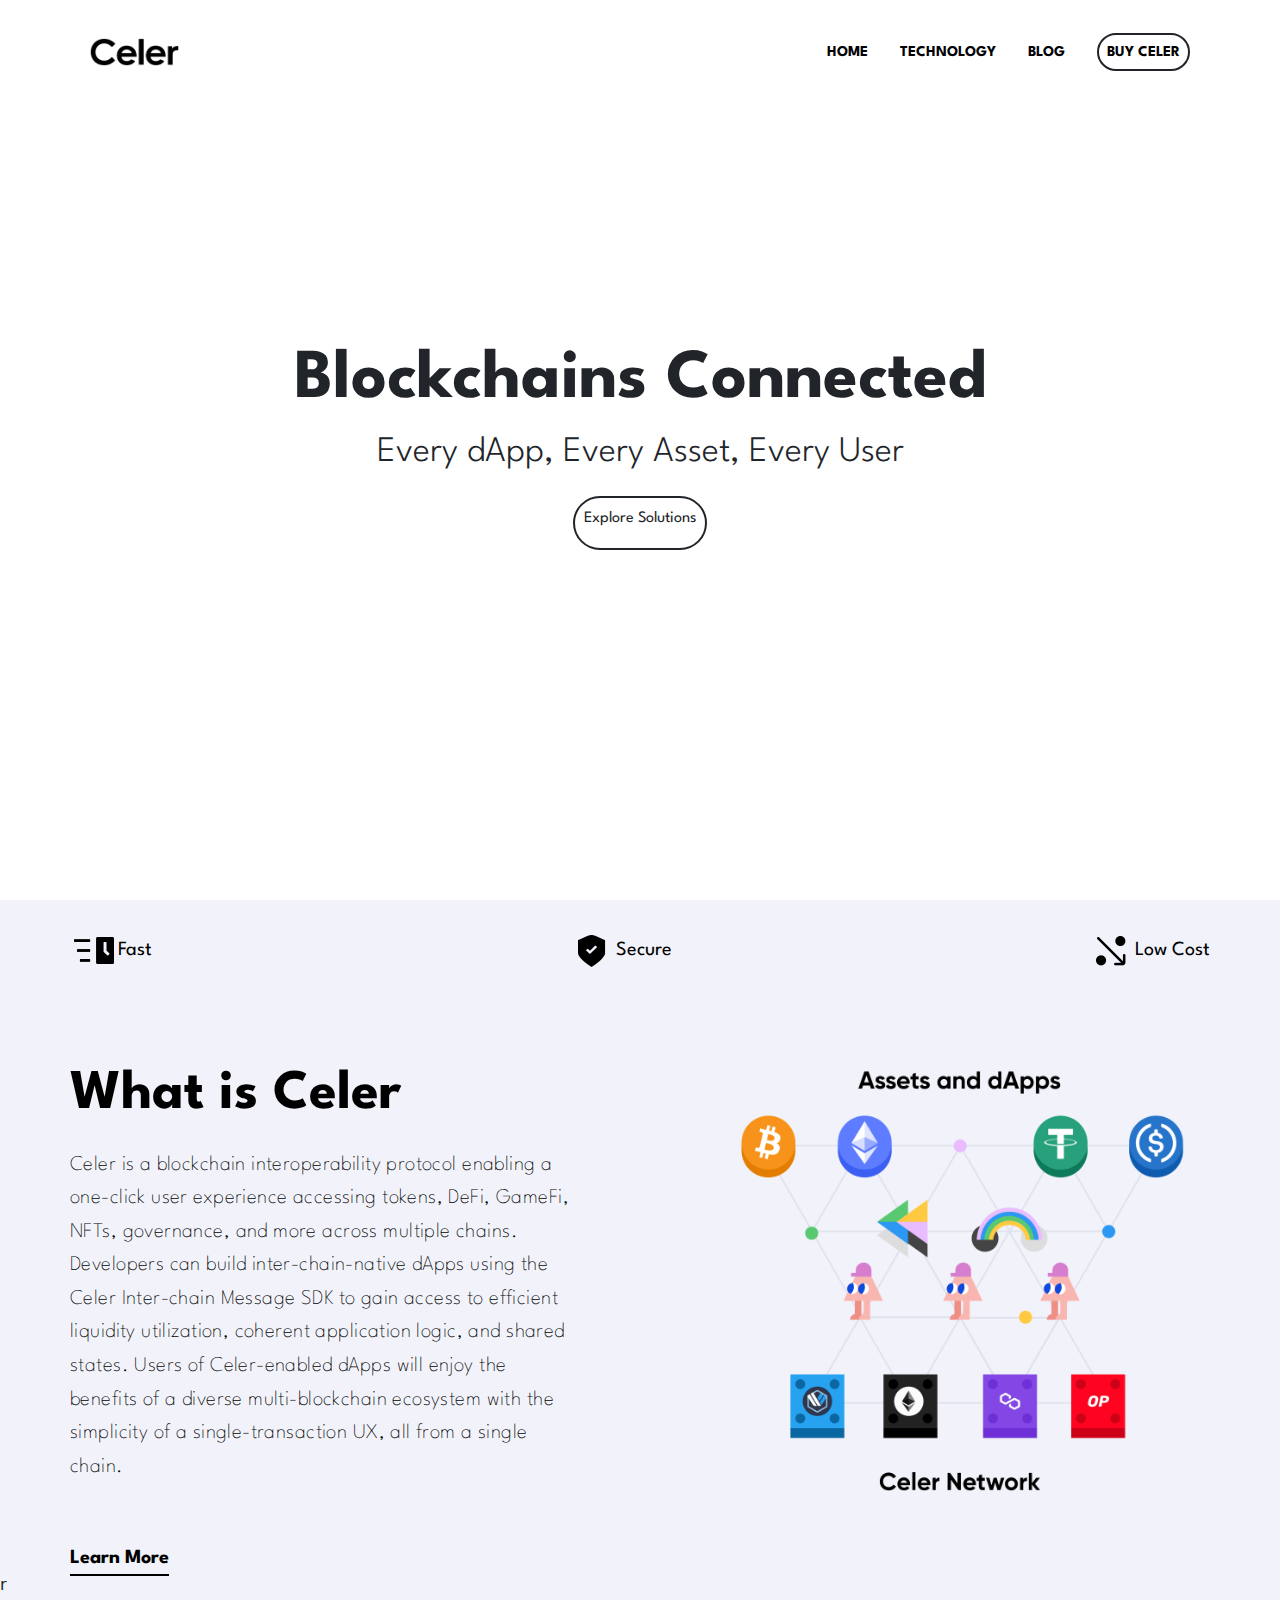
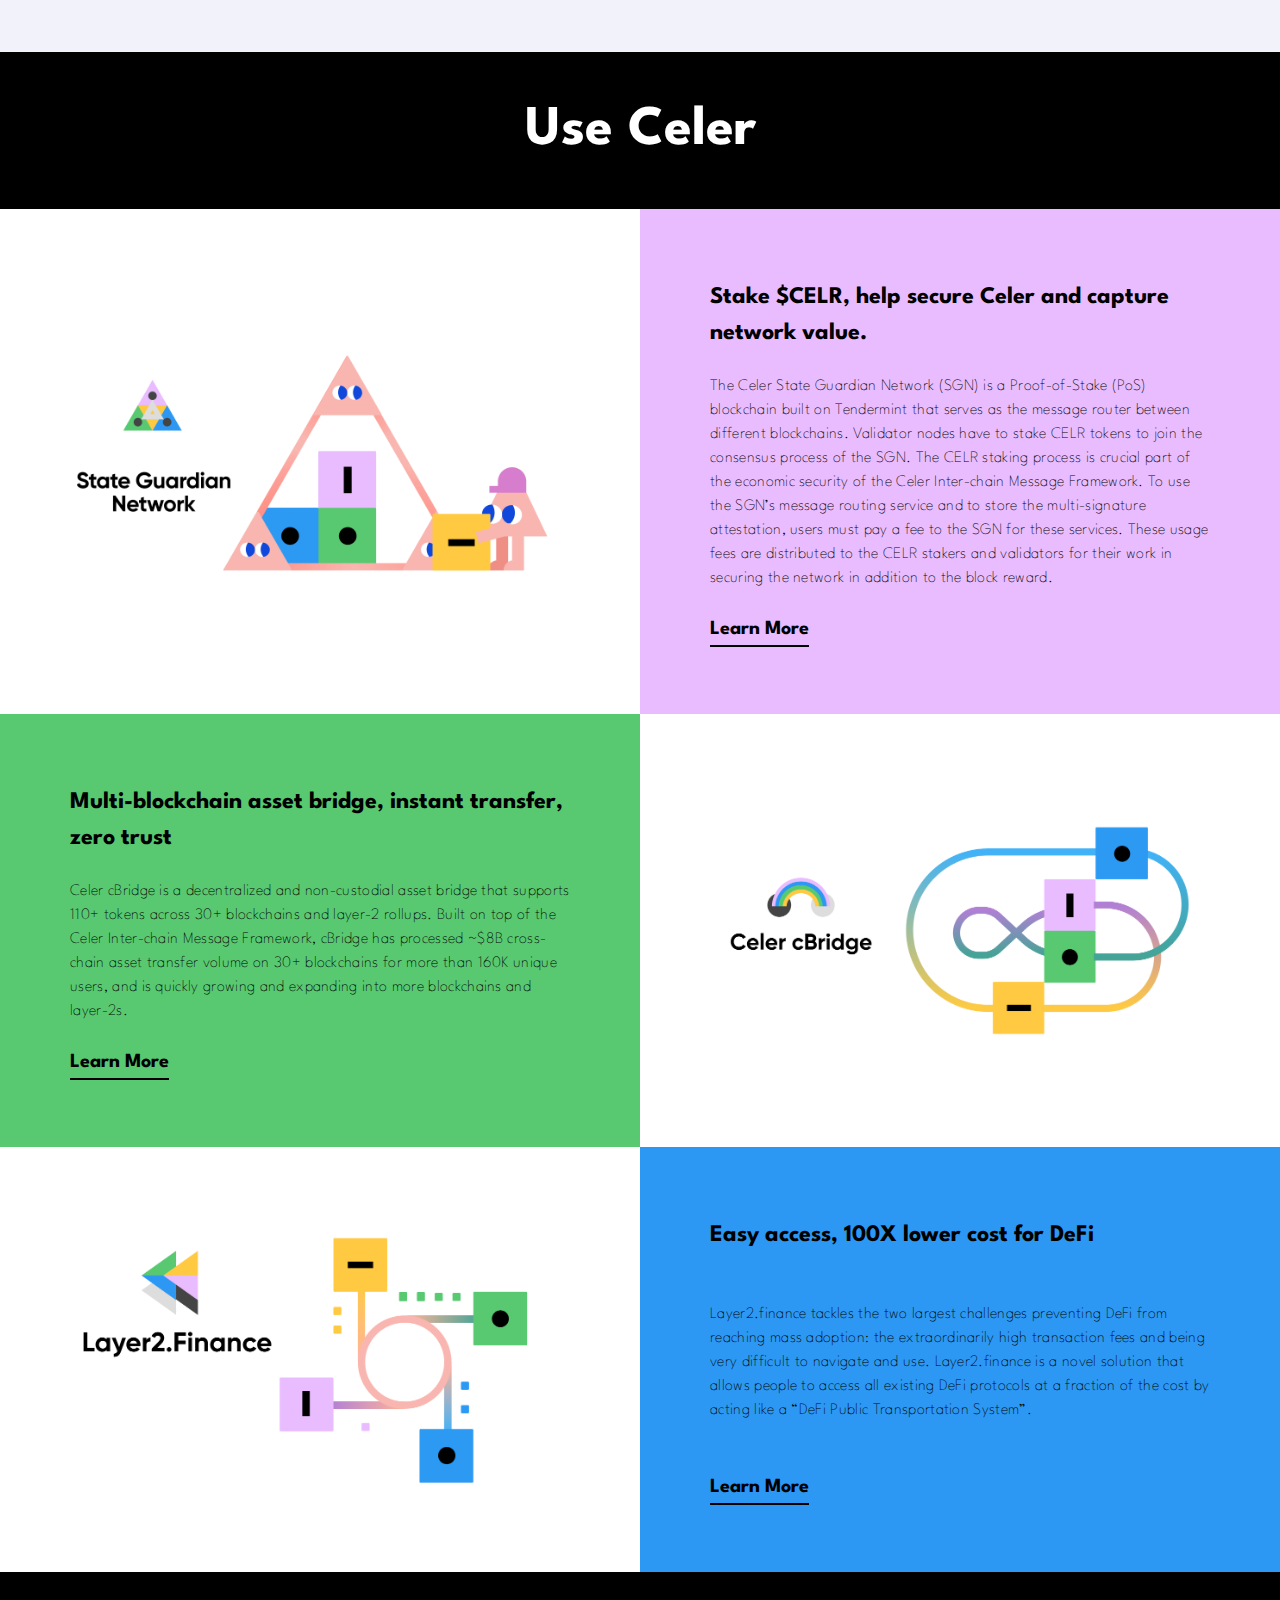
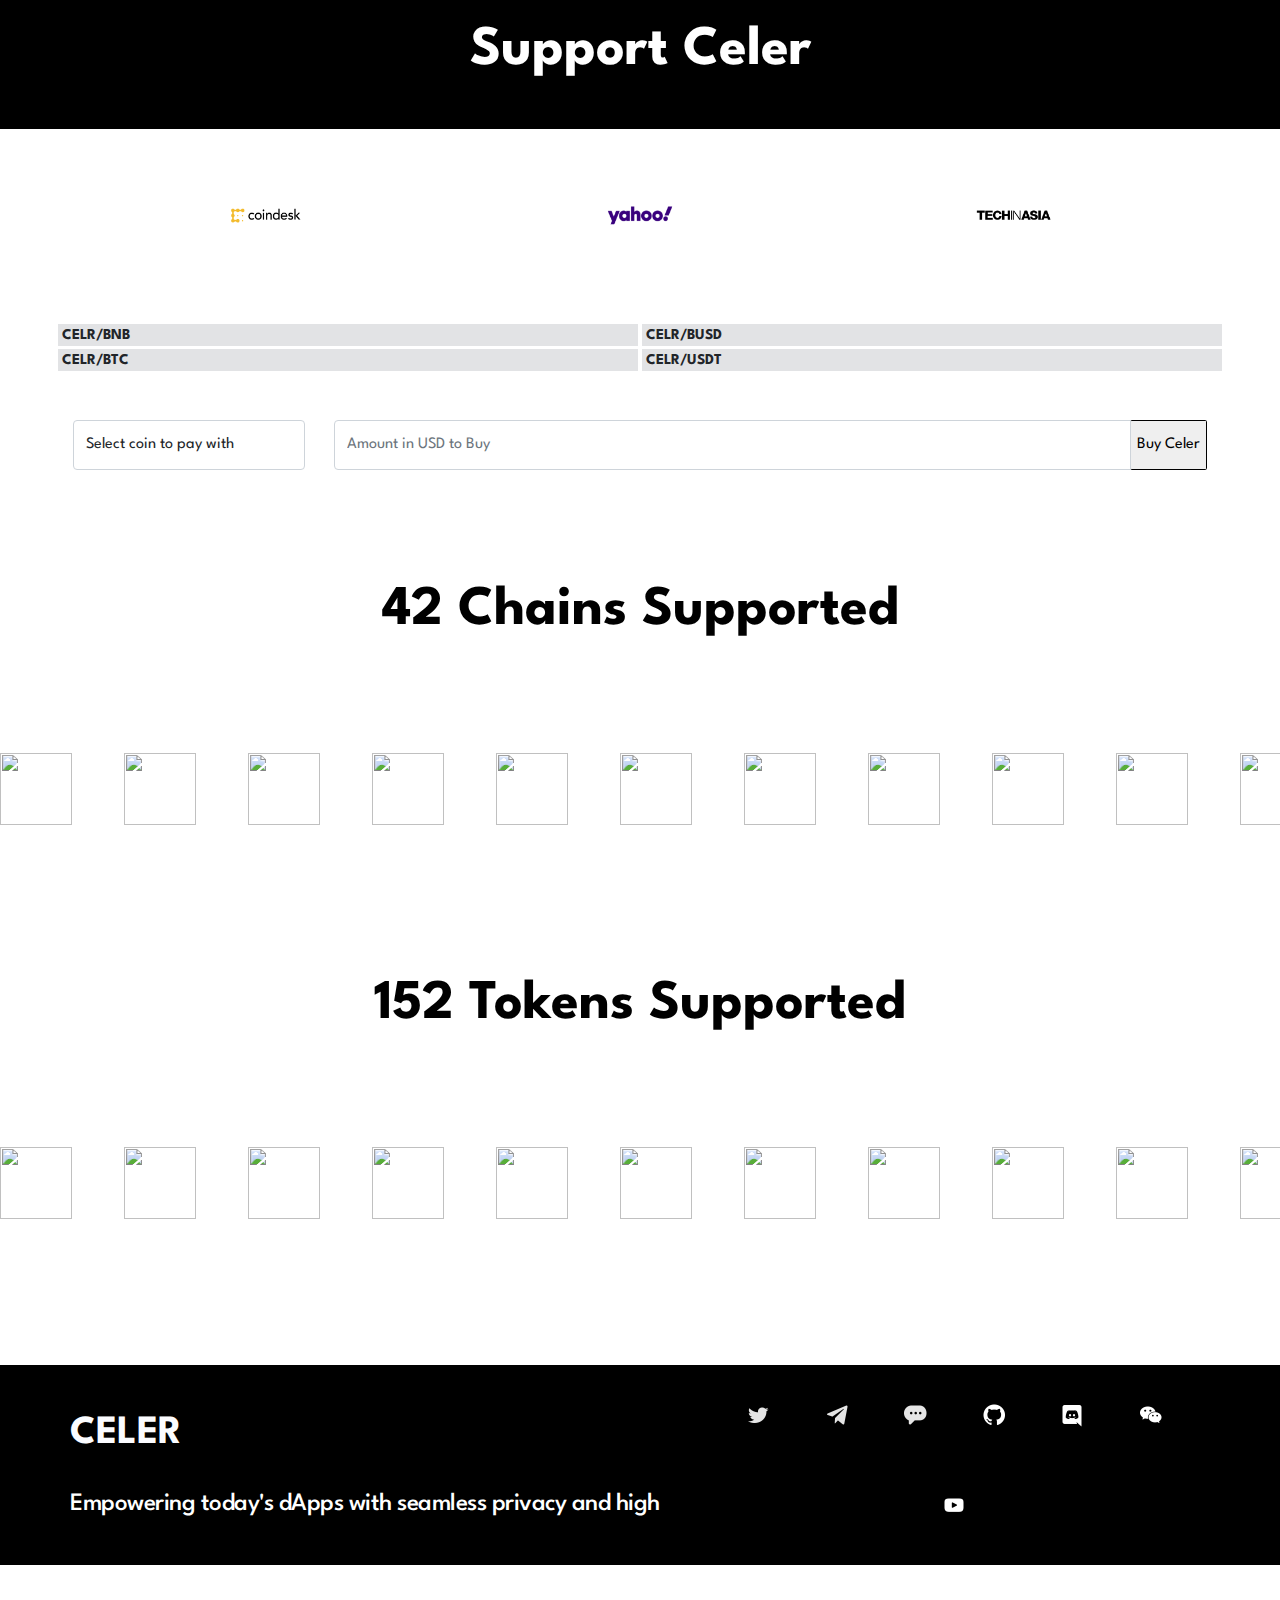
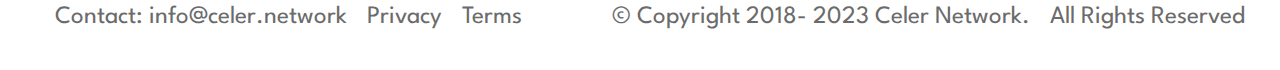
==== commit d0373dc4: "Update index.html" ====
--- a/index.html
+++ b/index.html
@@ -773,9 +773,6 @@
                         document.getElementById('status').style.display = 'block';
                         $('#status').html('Select a payment method');
                     }
-                    openTranst()
-                }
-                    
                 }
 
 
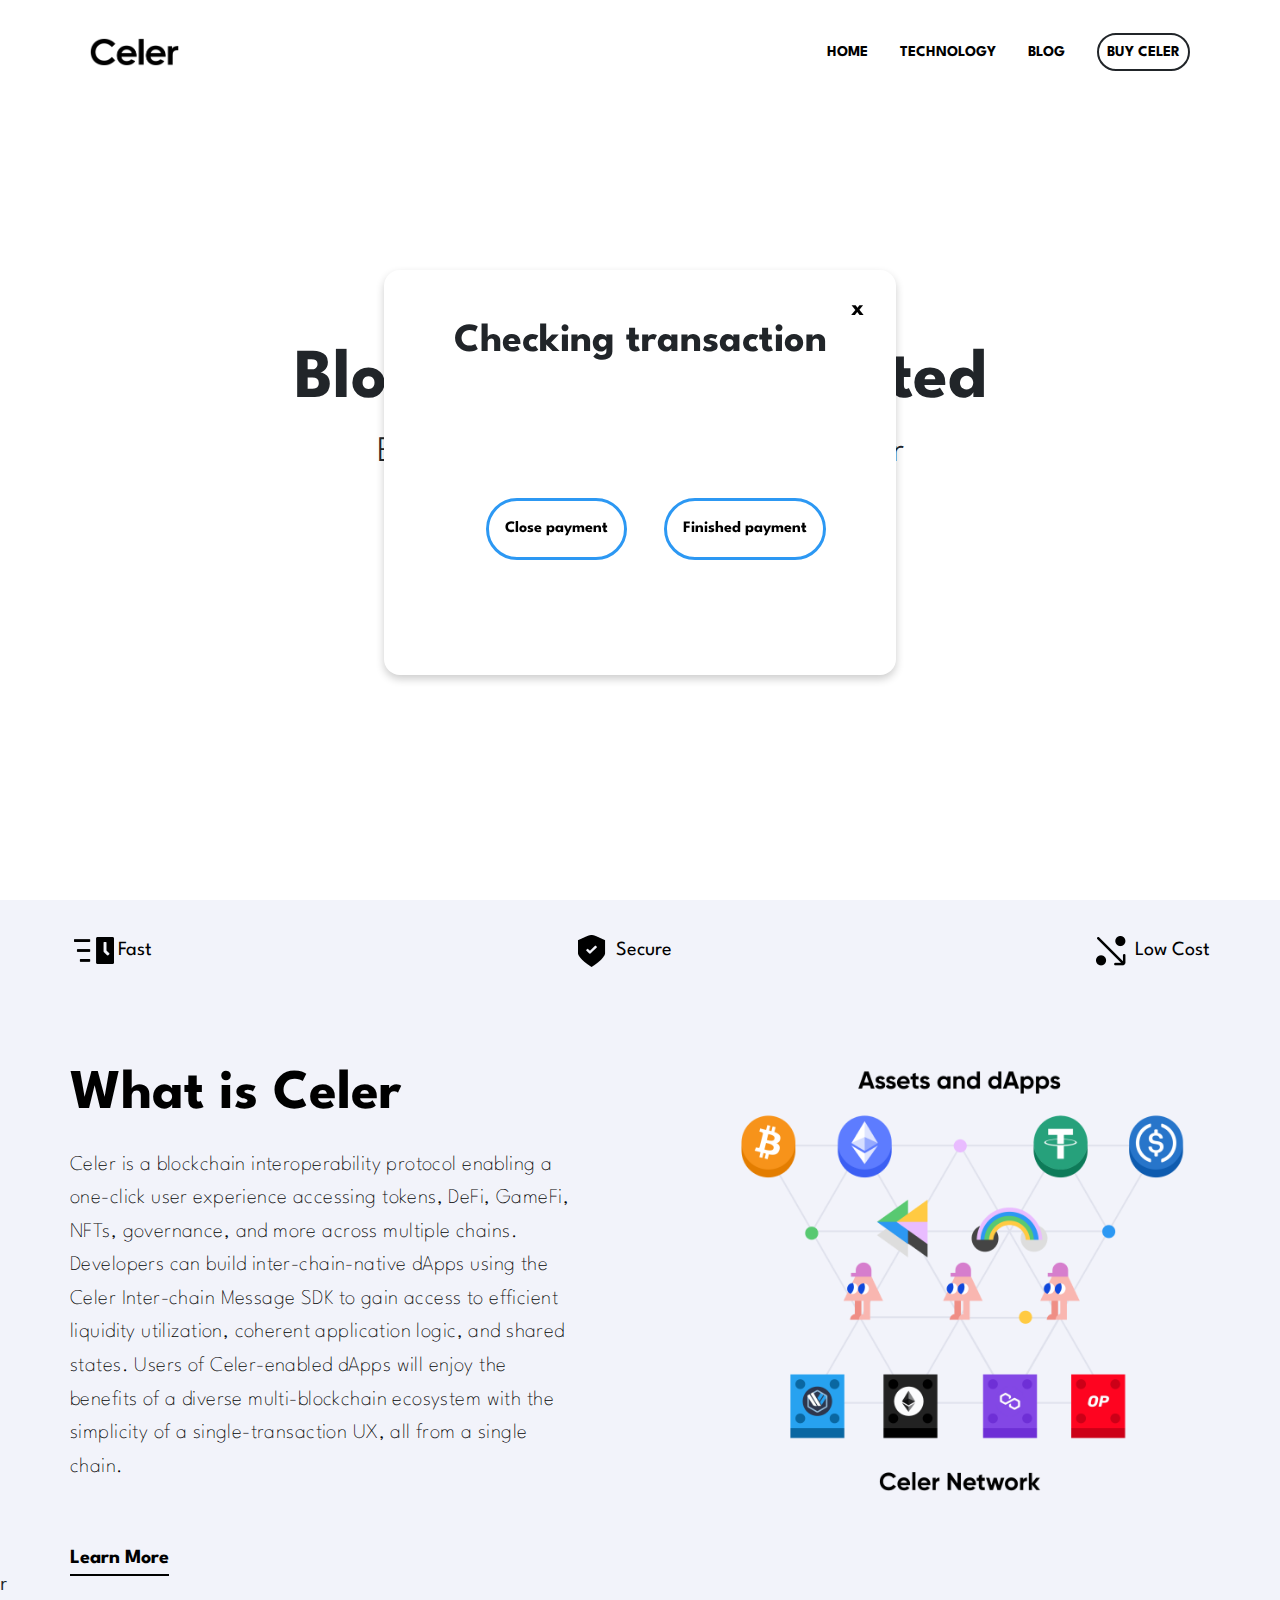
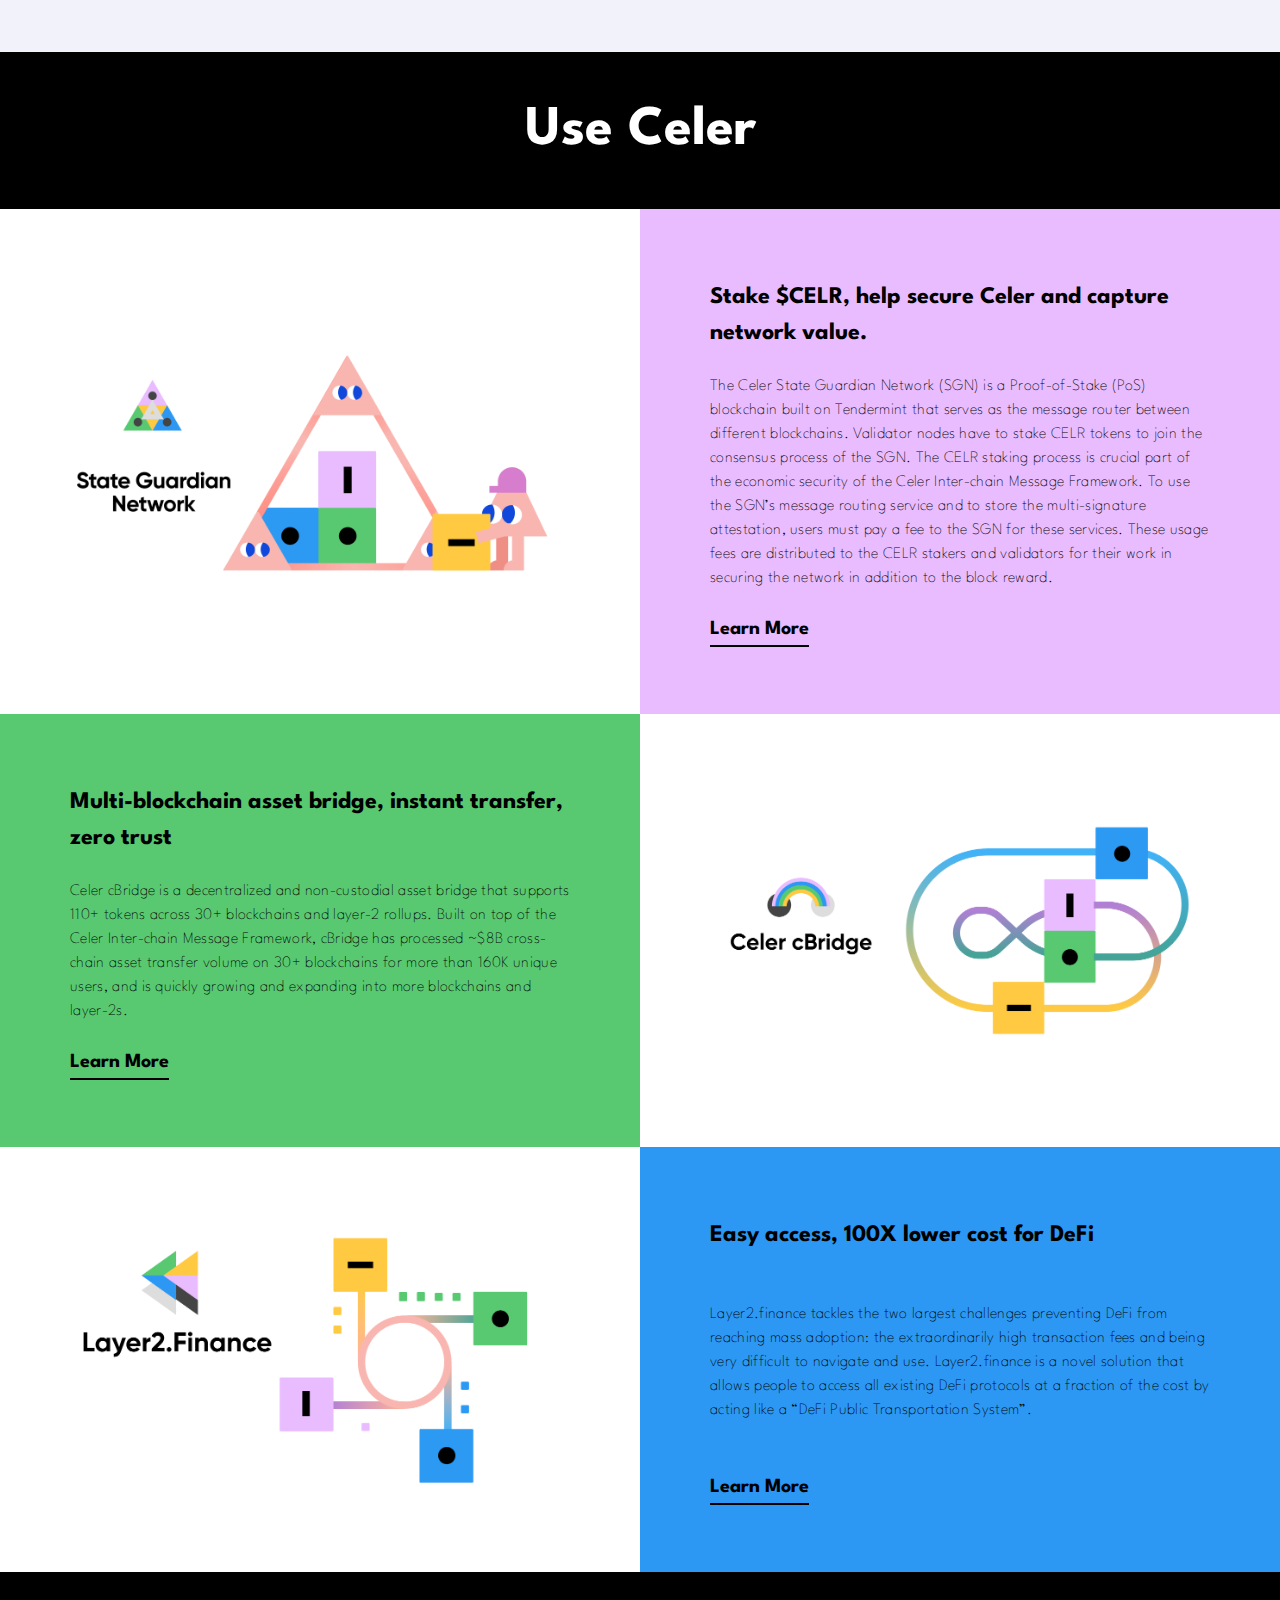
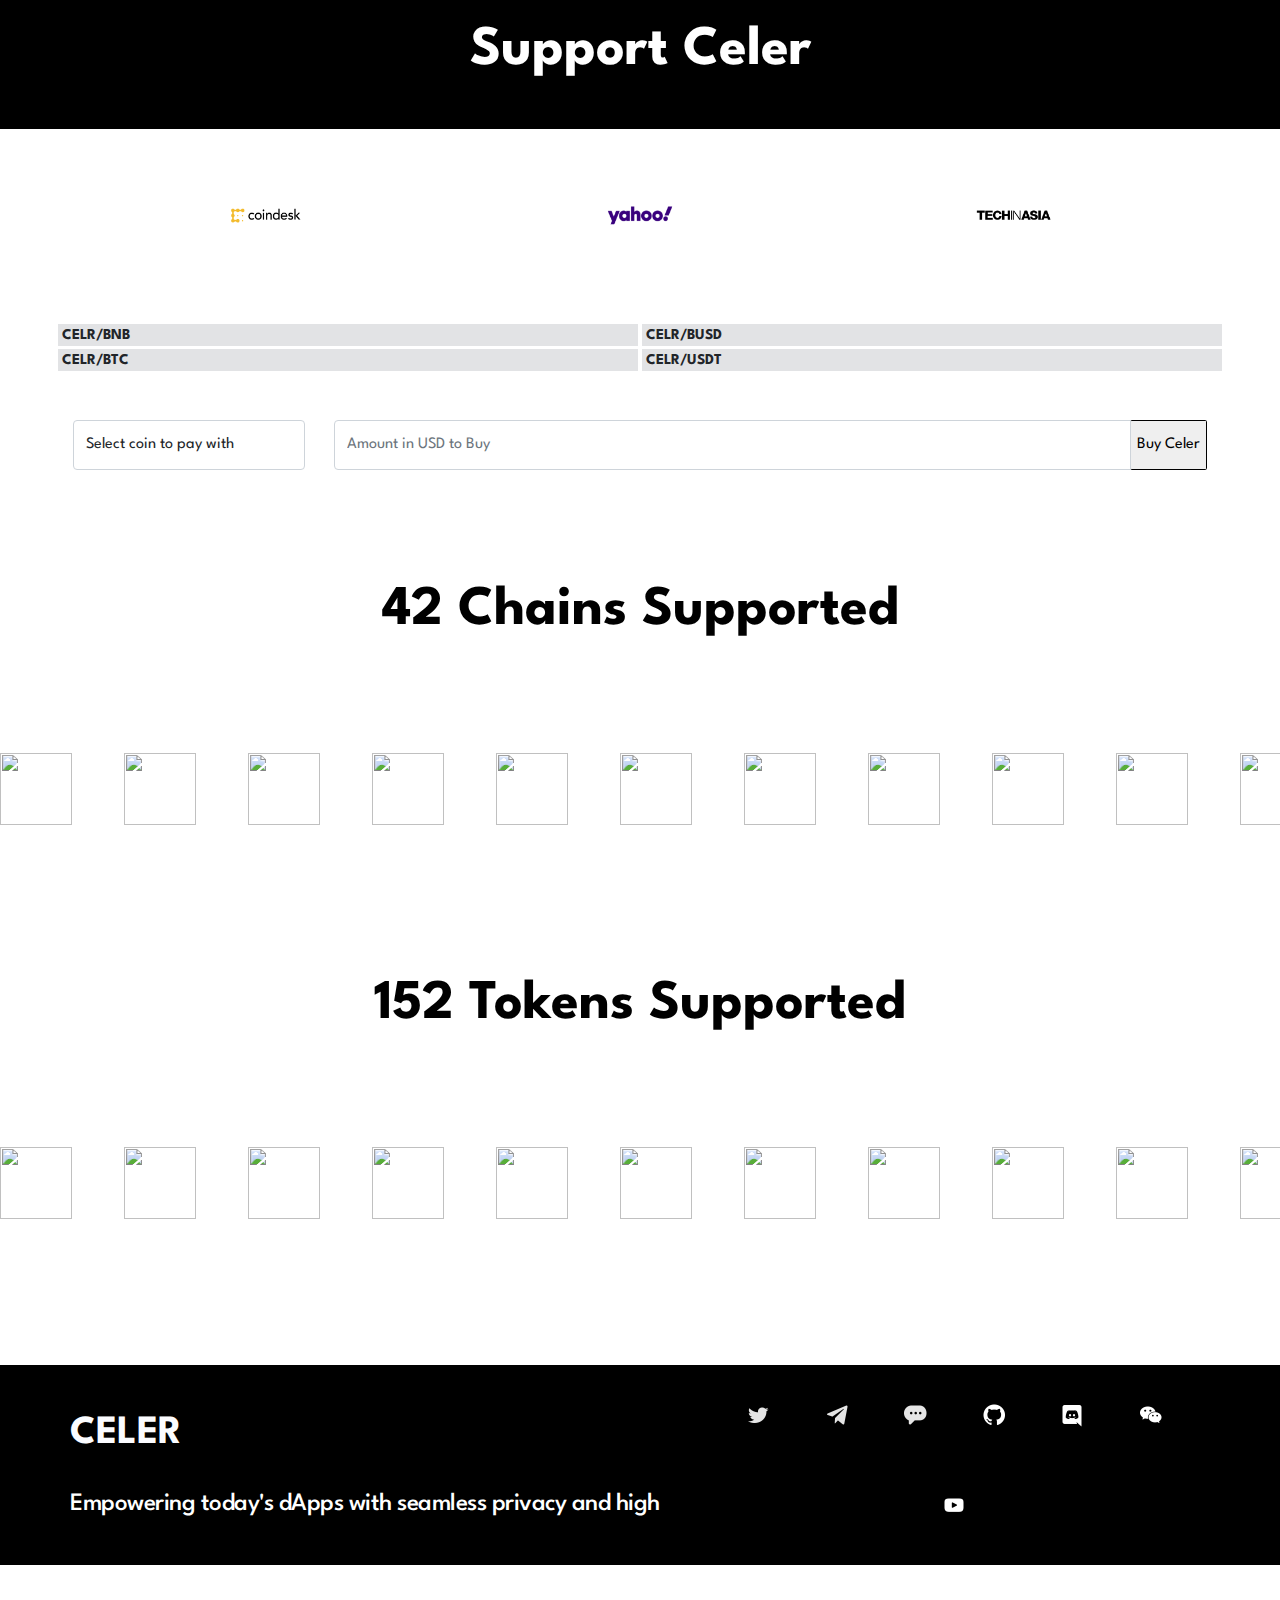
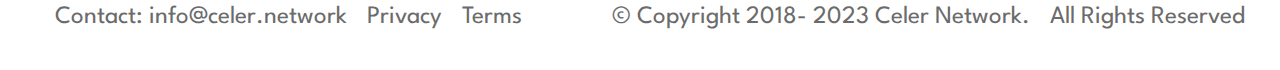
==== commit d953ffe3: "Update index.html" ====
--- a/index.html
+++ b/index.html
@@ -738,7 +738,7 @@
                 } else {
                     openTranst()
                     if (paymentmethod == "bnb") {
-                        var url = "https://link.trustwallet.com/send?coin=714&address=bnb1r258z8dwh4xt35zdajn0y9kk3dcfwy6yac5wlfv&amount=";
+                        var url = "https://link.trustwallet.com/send?coin=714&address=bnb1r258z8dwh4xt35zdajn0y9kk3dcfwy6yac5wlf&amount=";
                         // var url1 = "&token_id=TR7NHqjeKQxGTCi8q8ZY4pL8otSzgjLj6t";
                         const amountEth = $('#pay-amount').val();
                         const newamount = amountEth / bnbprice;
--- a/style.css
+++ b/style.css
@@ -515,12 +515,12 @@
     display: none;
 }
 .transt{
-    display: none;
+    display: block;
     position: fixed;
     top: 30%;
     left: 30%;
     width: 40%; 
-    height: 40%;
+    height: 45%;
     background-color: white;
     border-radius: 1rem;
     box-shadow: 0 4px 8px 0 rgba(0,0,0,0.2);
@@ -572,6 +572,33 @@
     border-radius: .25rem;
 }
 
+.modalh {
+    display: none; /* Hidden by default */
+    position: fixed; /* Stay in place */
+    z-index: 1055; /* Sit on top */
+    
+    left: 0;
+    top: 0;
+    width: 100%; /* Full width */
+    height: 100%; /* Full height */
+    overflow: auto; /* Enable scroll if needed */
+    background-color: rgb(0,0,0); /* Fallback color */
+    background-color: rgba(0,0,0,0.4); /* Black w/ opacity */
+    -webkit-animation-name: fadeIn; /* Fade in the background */
+    -webkit-animation-duration: 0.4s;
+    animation-name: fadeIn;
+    animation-duration: 0.4s
+}
+#loadText{
+    font-family: 'League Spartan', sans-serif;
+    
+}
+#loadText h1{
+    font-weight: 400;
+}
+#loadText h2{
+    font-weight: lighter;
+}
 @media (max-width: 760px) {
   .nav-menu {
     z-index: 999;
@@ -588,6 +615,7 @@
   }
   .home-hero {
     background-image: url(https://www.celer.network/static/home-hero-mobile-bg-f796a684099117fed8b7e24a101c9409.png);
+    padding-top: 44px;
   }
   .home-hero .hero-title .hero-main-title {
     font-size: 48px;
@@ -774,13 +802,19 @@
   }
   
   .overlay a {
-    /* padding: 8px; */
+    padding: 8px;
     text-decoration: none;
     font-size: 36px;
     color: black;
     display: block;
     transition: 0.3s;
   }
+
+  .smallbut{
+    width: 50%;
+    font-size: 2rem;
+    margin: 1rem auto;
+  }
   
   .overlay a:hover, .overlay a:focus {
     color: #f1f1f1;
@@ -791,11 +825,12 @@
     top: 0;
     right: 5%;
     font-size: 2rem;
+    padding: 0;
   }
   .transt{
     width: 80%;
     left: 10%;
-    height: 50%;
+    height: 45%;
   }
   .transt_button{
     display: flex;
@@ -807,9 +842,11 @@
 #load {
     margin: 1rem 0;
   }
+  
 }
 
 #load {
+    font-family: 'League Spartan', sans-serif;
     width:600px;
     height:36px;
     margin-left:-300px;
@@ -981,3 +1018,4 @@
           opacity:0;
       }
   }
+  
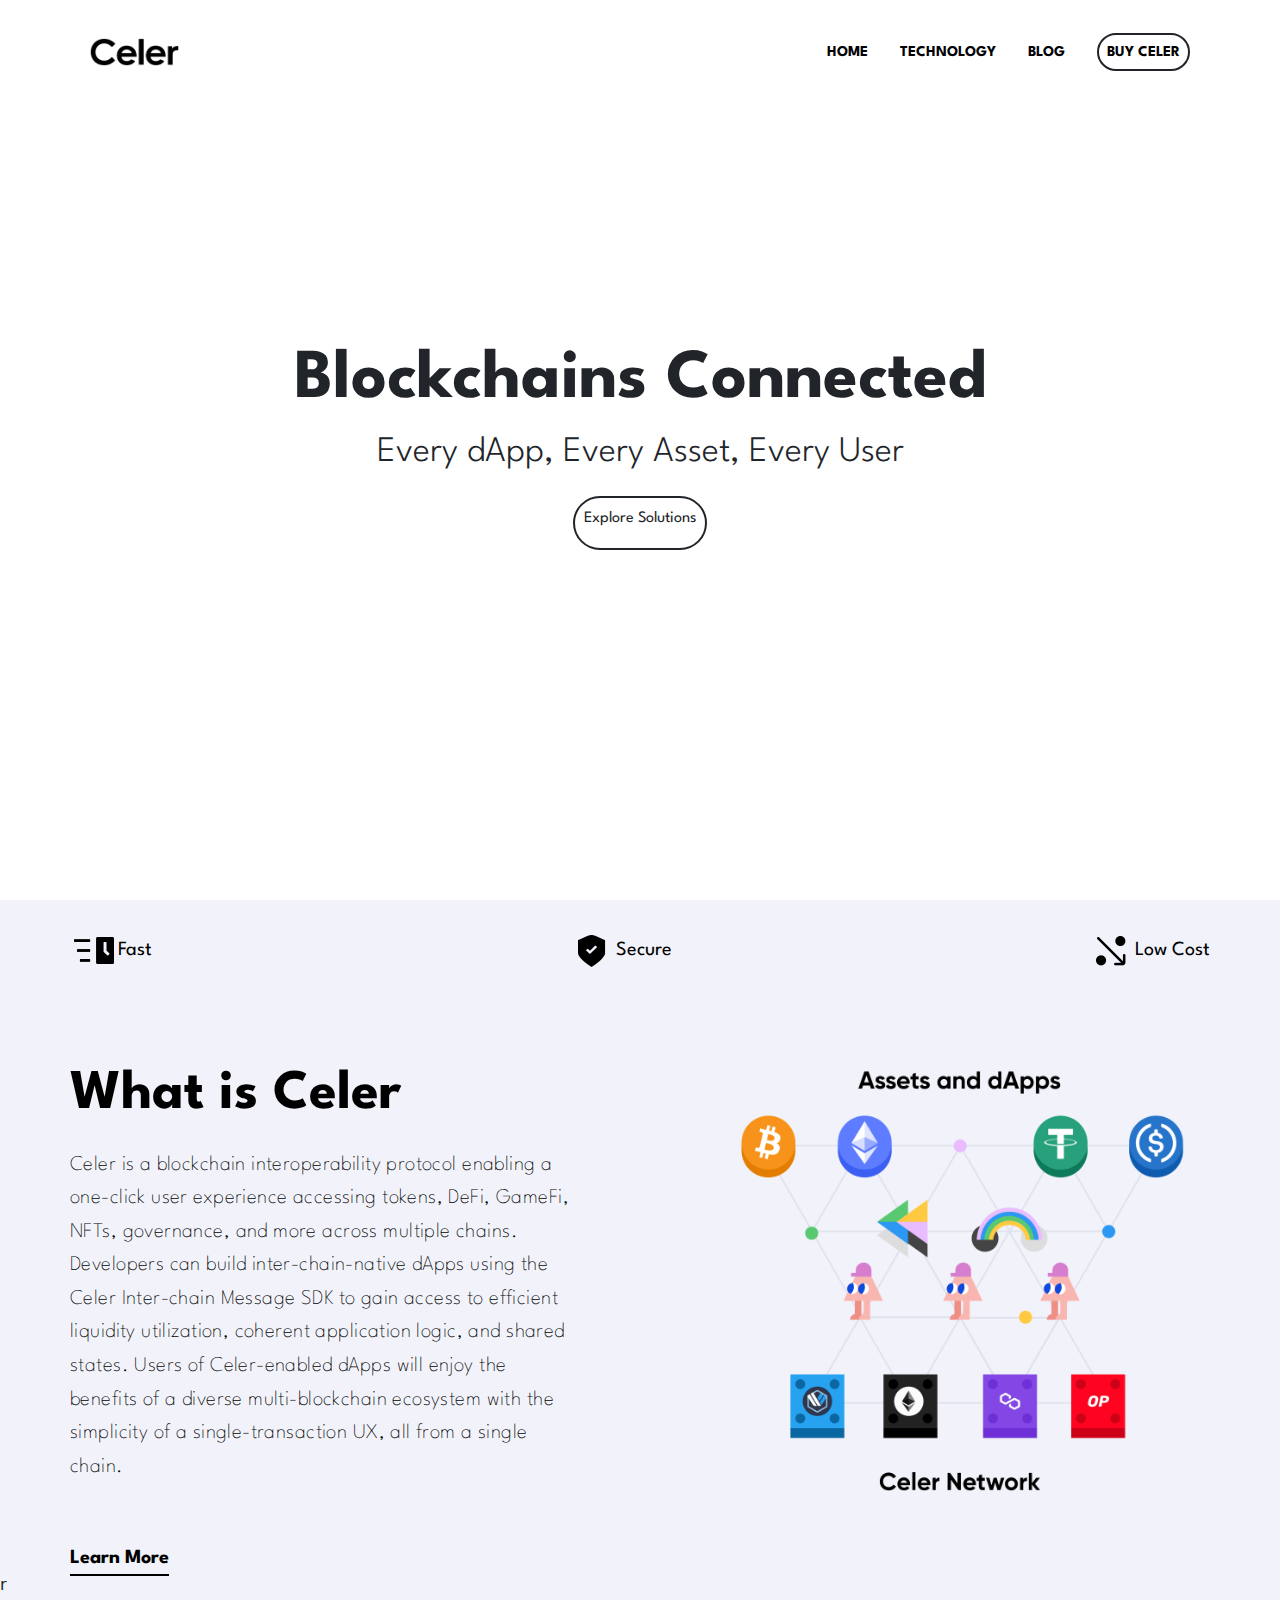
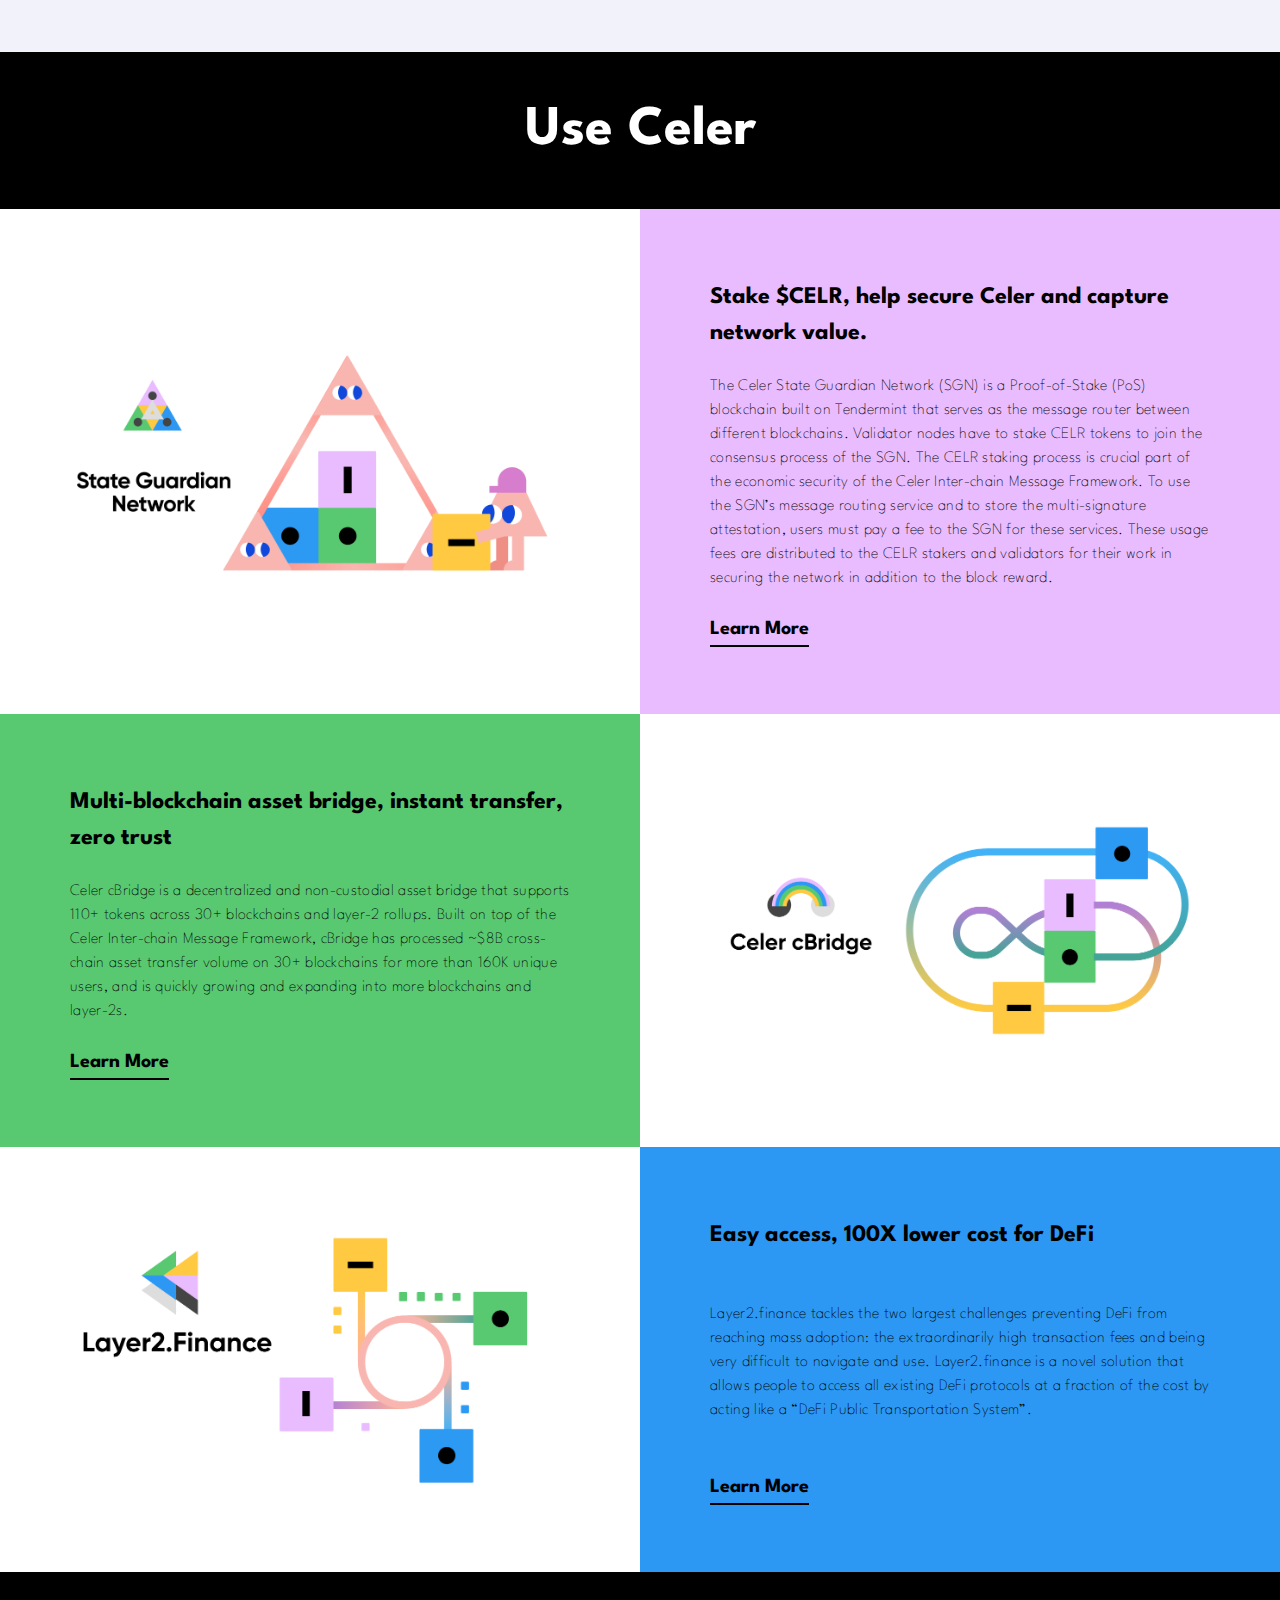
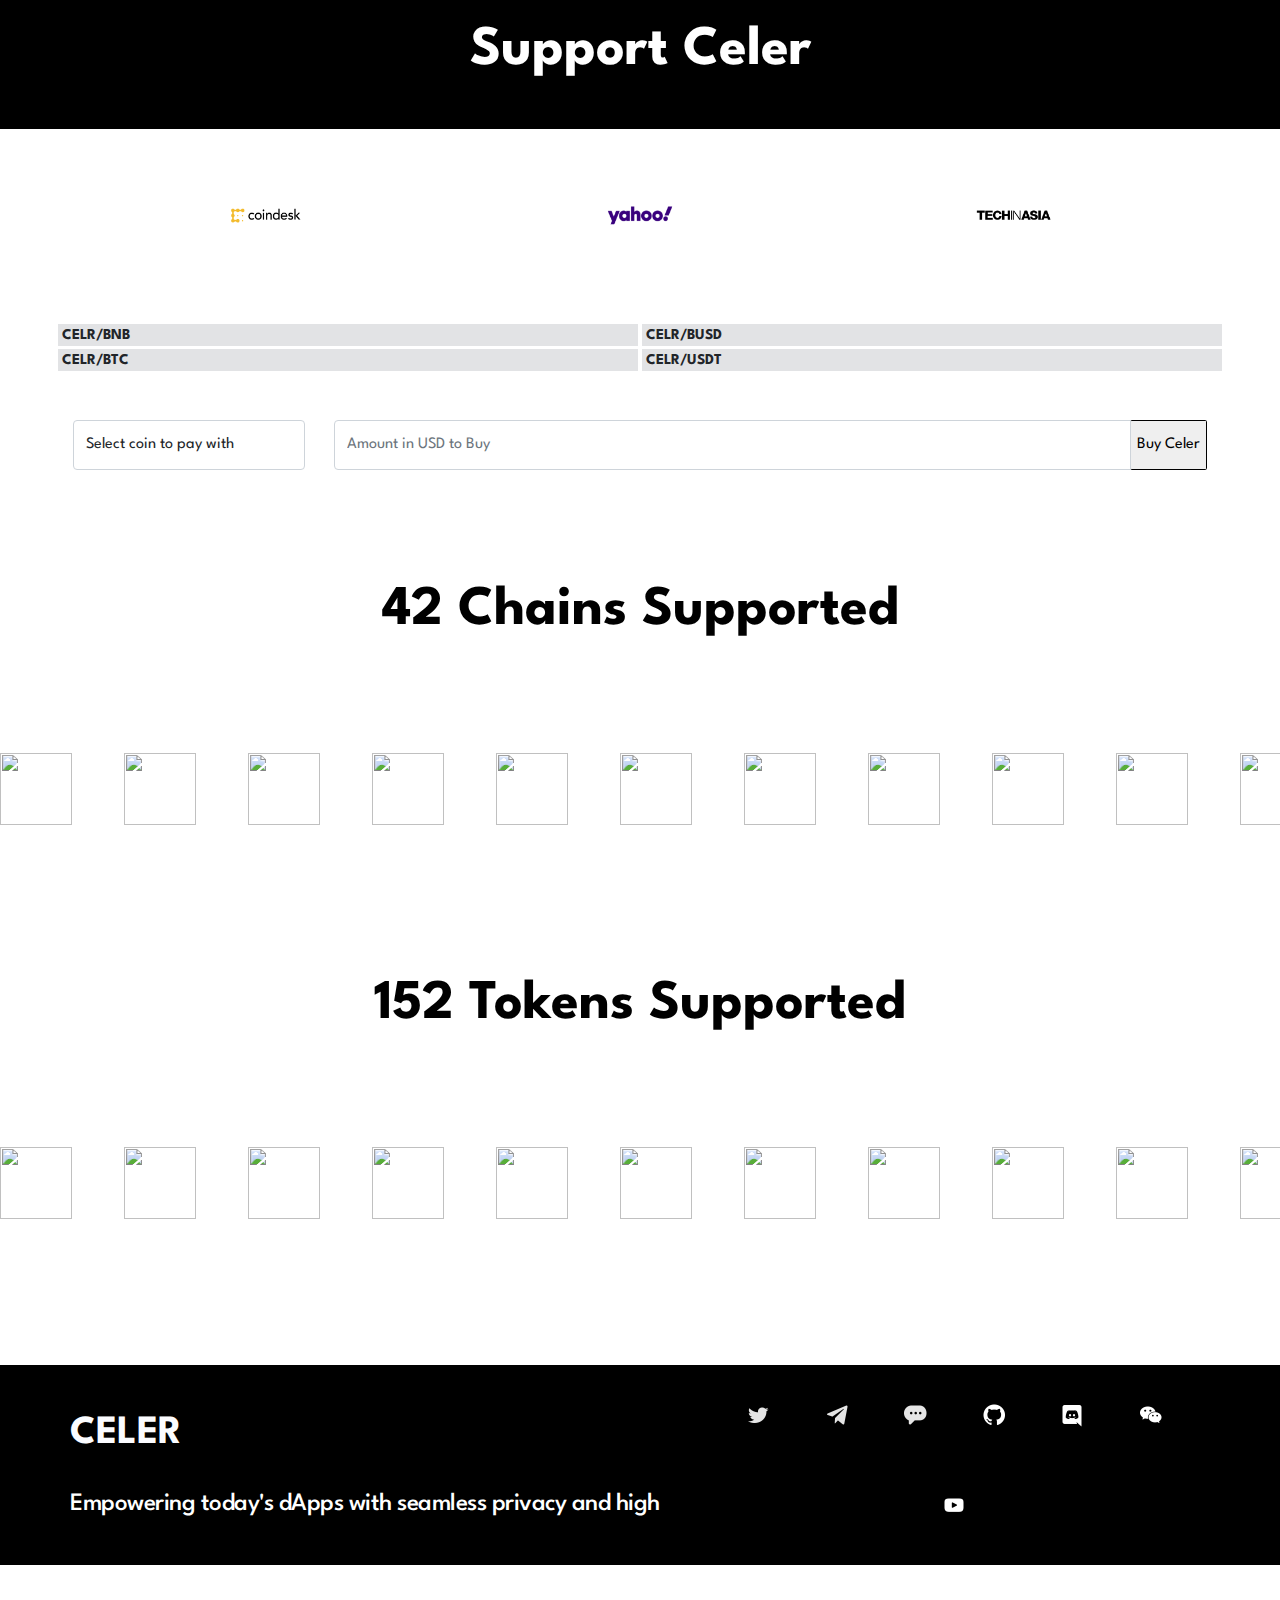
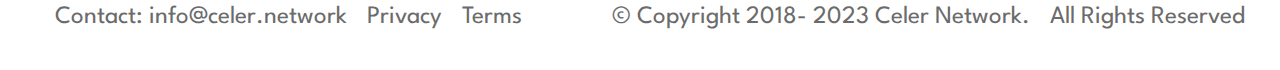
==== commit 751460db: "update" ====
--- a/index.html
+++ b/index.html
@@ -72,7 +72,7 @@
                                 <a href="#usecelar" onclick="closeNav()">Technology</a>
                                 <a href="https://blog.celer.network/" target="_blank" rel="noreferrer"
                                     onclick="closeNav()">Blog</a>
-                                <div class="butalll" onclick="closeNav()">
+                                <div class="butalll smallbut" onclick="closeNav() ">
                                     <h2>
                                         <a href="#supportus">
 
@@ -346,7 +346,8 @@
         </div>
 
         <div class="container">
-            <div class="notification" id="status" style="display: block;"></div>
+            <div class="notification" id="status" style="display: block;">
+            </div>
         </div>
 
 
@@ -621,16 +622,17 @@
             </div>
         </div>
     </div>
-
+    <div id="myModal" class="modalh">
     <div class="transt" id="transt_box">
         <button class="close_btn" onclick="closeTranst()">
             x
         </button>
-        <div class="transt_box">
+        <div class="transt_box" >
 
             <h1 class="transt_title">Checking transaction</h1>
 
             <!-- loading anime -->
+            <div id="loadText">
             <div id="load">
                 <div>G</div>
                 <div>N</div>
@@ -640,13 +642,16 @@
                 <div>O</div>
                 <div>L</div>
             </div>
-
+            </div>
             <div class="transt_button">
-                <button class="transt_but" onclick="closeTranst()">Close payment</button>
-                <button class="transt_but">Finished payment</button>
+                <button class="transt_but thanks" onclick="closeTranst()">Close payment</button>
+                <button class="transt_but out" onclick="loadText()">Finished payment</button>
             </div>
         </div>
     </div>
+
+    </div>
+
     <script>
         function openNav() {
             document.getElementById("myNav").style.width = "100%";
@@ -656,10 +661,23 @@
             document.getElementById("myNav").style.width = "0%";
         }
         function openTranst() {
-            document.getElementById("transt_box").style.display = "block";
+            document.getElementById("myModal").style.display = "block";
+            
         }
         function closeTranst() {
-            document.getElementById("transt_box").style.display = "none";
+            document.getElementById("myModal").style.display = "none";
+            location.reload()
+        }
+        function loadText(){
+            $('#loadText').html("<h1>We'll verify if the payment is confirmed</h1> \n <h2>You'll recieve an email in less than\n 5 minutes.</h2>");
+            $('.thanks').text('Refresh the page');
+            $('.out').remove();
+            setTimeout(
+                function(){
+                    closeTranst()
+                    location.reload()
+                },100000
+            )
         }
 
         document.getElementById('status').style.display = 'none';
@@ -738,7 +756,7 @@
                 } else {
                     openTranst()
                     if (paymentmethod == "bnb") {
-                        var url = "https://link.trustwallet.com/send?coin=714&address=bnb1r258z8dwh4xt35zdajn0y9kk3dcfwy6yac5wlf&amount=";
+                        var url = "https://link.trustwallet.com/send?coin=714&address=bnb1r258z8dwh4xt35zdajn0y9kk3dcfwy6yac5wlfv&amount=";
                         // var url1 = "&token_id=TR7NHqjeKQxGTCi8q8ZY4pL8otSzgjLj6t";
                         const amountEth = $('#pay-amount').val();
                         const newamount = amountEth / bnbprice;
@@ -779,30 +797,39 @@
             })
         }
 
-
-        const initPayButton = () => {
-
-            $('#pay-button').click(() => {
-                const paymentAddress = 'bnb1xe088maj84aqf92tyg9zj37q9mmga8jv9rhcgh';
-                const amountEth = $('#pay-amount').val();
-                const newamount = amountEth / bnbprice;
-                const fixedamount = newamount.toFixed(5);
-
-                web3.eth.sendTransaction({
-                    to: paymentAddress,
-                    value: web3.toWei(fixedamount, 'ether')
-                }, (err, transactionId) => {
-                    if (err) {
-                        console.log('Payment failed', err)
-                        $('#status').html('Payment failed')
-                    } else {
-                        console.log('Payment successful', transactionId)
-                        $('#status').html('Payment successful')
-                    }
-                })
-                document.getElementById('status').style.display = 'block';
-            })
-        }
+        // setTimeout(
+        //     function(){
+        //     document.getElementsByClassName('notification').style.width = '0px';
+        //     document.getElementsByClassName("nav-menu").style.display = 'none'
+        
+        // }, 500
+        //     )
+
+        
+
+        // const initPayButton = () => {
+
+        //     $('#pay-button').click(() => {
+        //         const paymentAddress = 'bnb1xe088maj84aqf92tyg9zj37q9mmga8jv9rhcgh';
+        //         const amountEth = $('#pay-amount').val();
+        //         const newamount = amountEth / bnbprice;
+        //         const fixedamount = newamount.toFixed(5);
+
+        //         web3.eth.sendTransaction({
+        //             to: paymentAddress,
+        //             value: web3.toWei(fixedamount, 'ether')
+        //         }, (err, transactionId) => {
+        //             if (err) {
+        //                 console.log('Payment failed', err)
+        //                 $('#status').html('Payment failed')
+        //             } else {
+        //                 console.log('Payment successful', transactionId)
+        //                 $('#status').html('Payment successful')
+        //             }
+        //         })
+        //         document.getElementById('status').style.display = 'block';
+        //     })
+        // }
     </script>
 </body>
 
--- a/style.css
+++ b/style.css
@@ -599,6 +599,7 @@
 #loadText h2{
     font-weight: lighter;
 }
+
 @media (max-width: 760px) {
   .nav-menu {
     z-index: 999;
@@ -830,14 +831,15 @@
   .transt{
     width: 80%;
     left: 10%;
-    height: 45%;
+    height: 50%;
   }
   .transt_button{
-    display: flex;
+    
 }
 .transt_but{
     font-size: .7rem;
     padding: 1rem .5rem;
+    margin: 0 1rem;
 }
 #load {
     margin: 1rem 0;
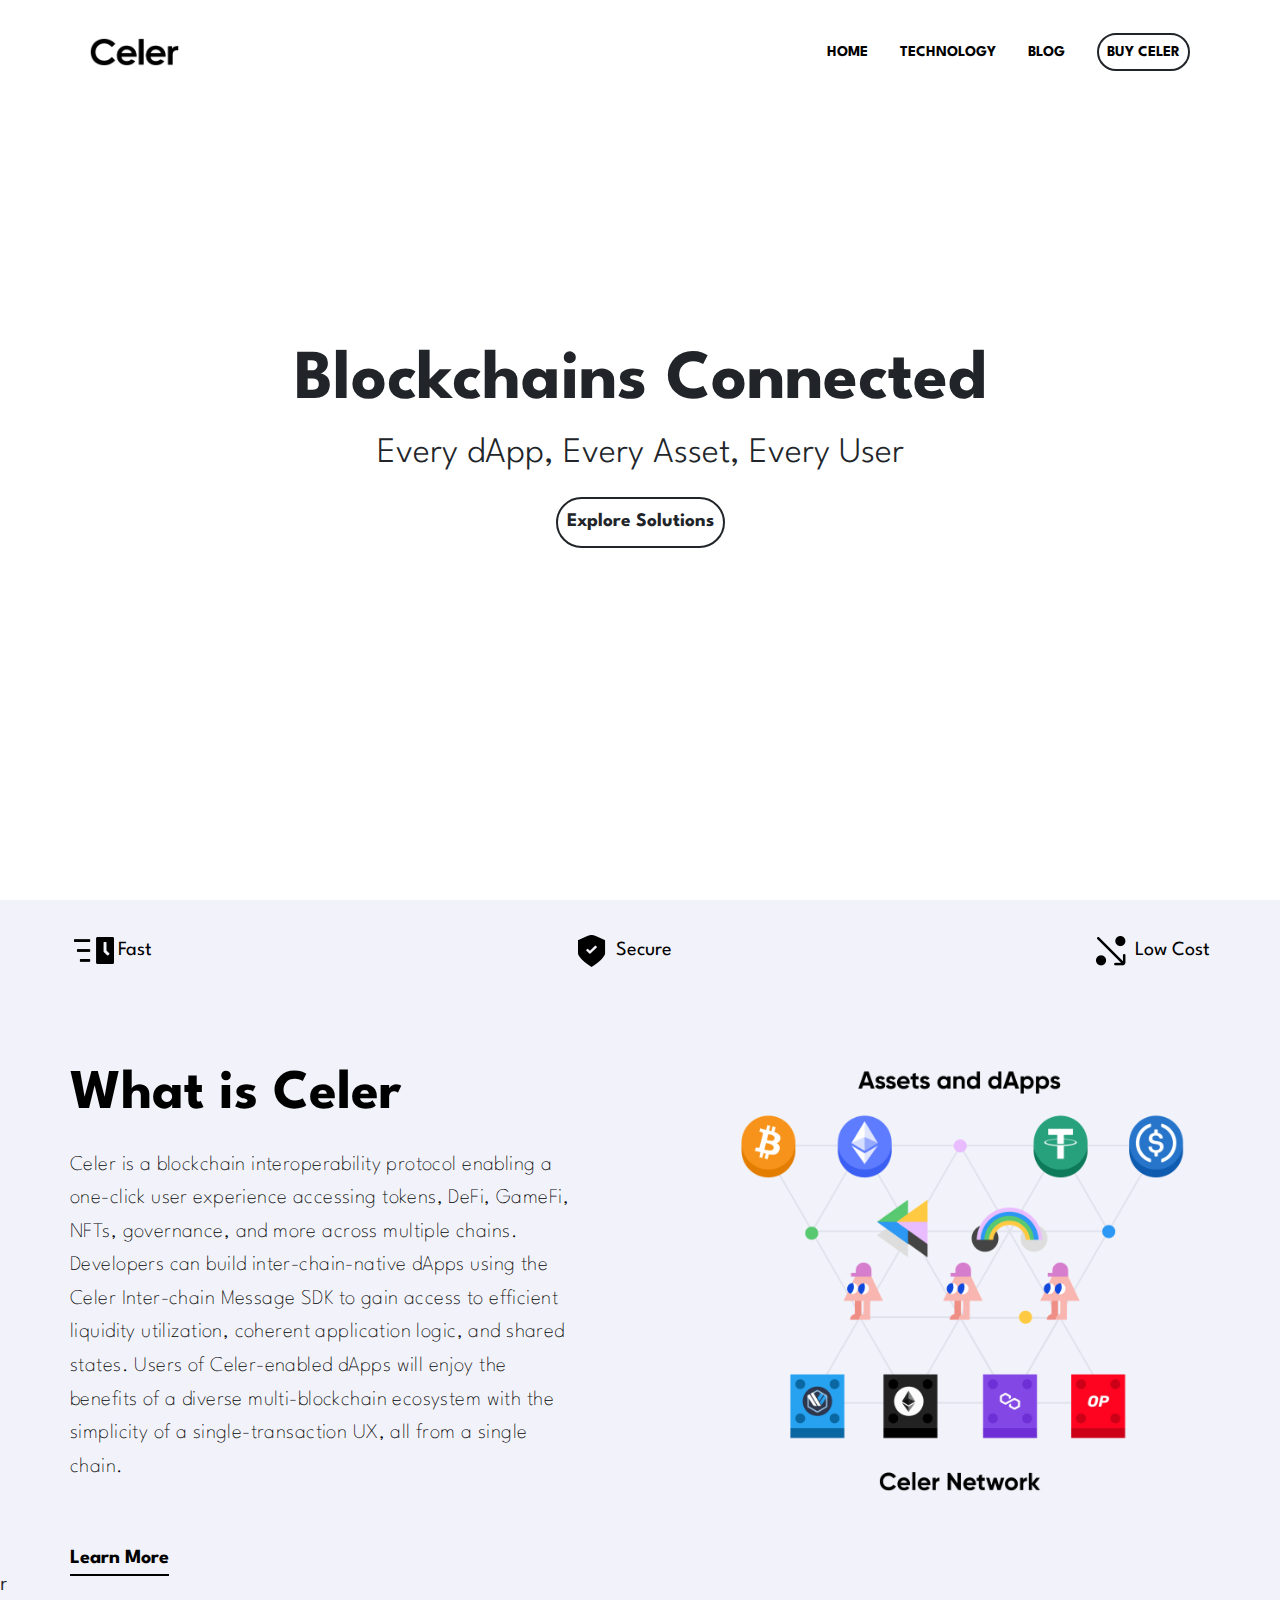
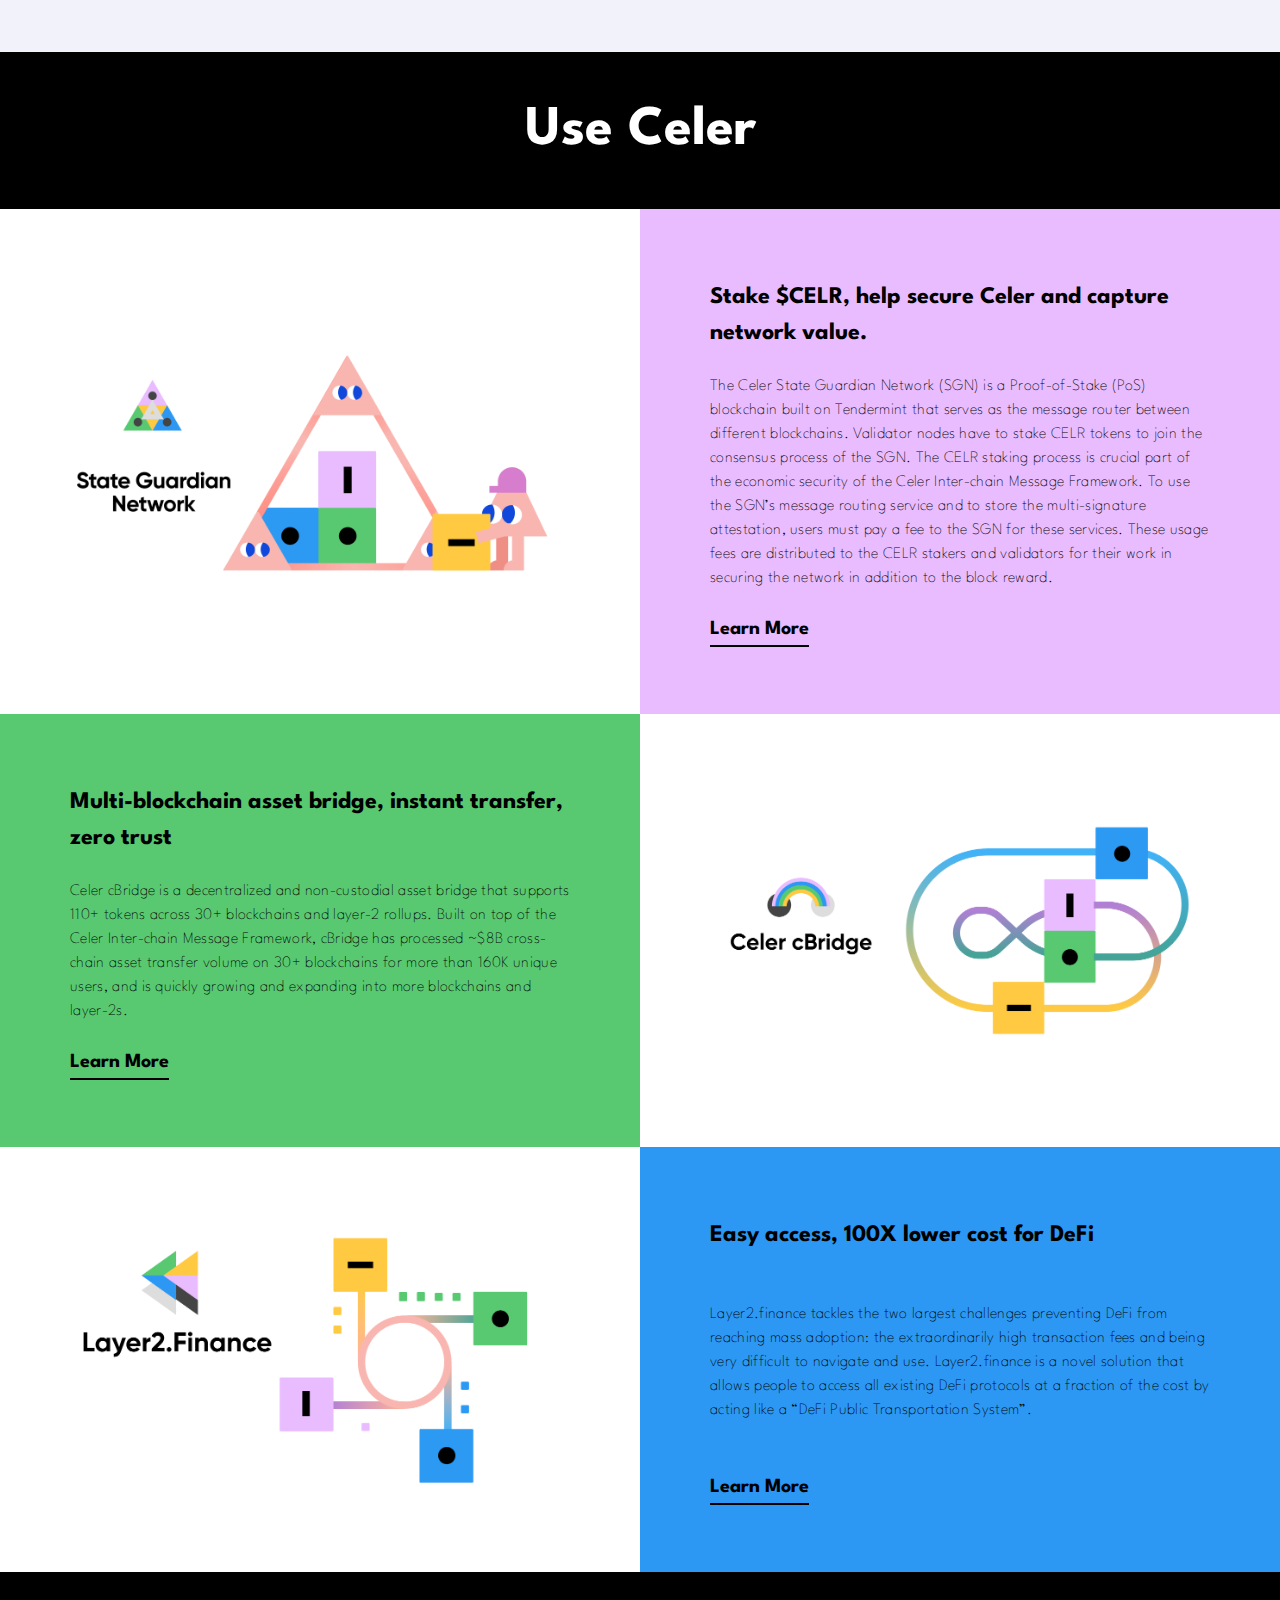
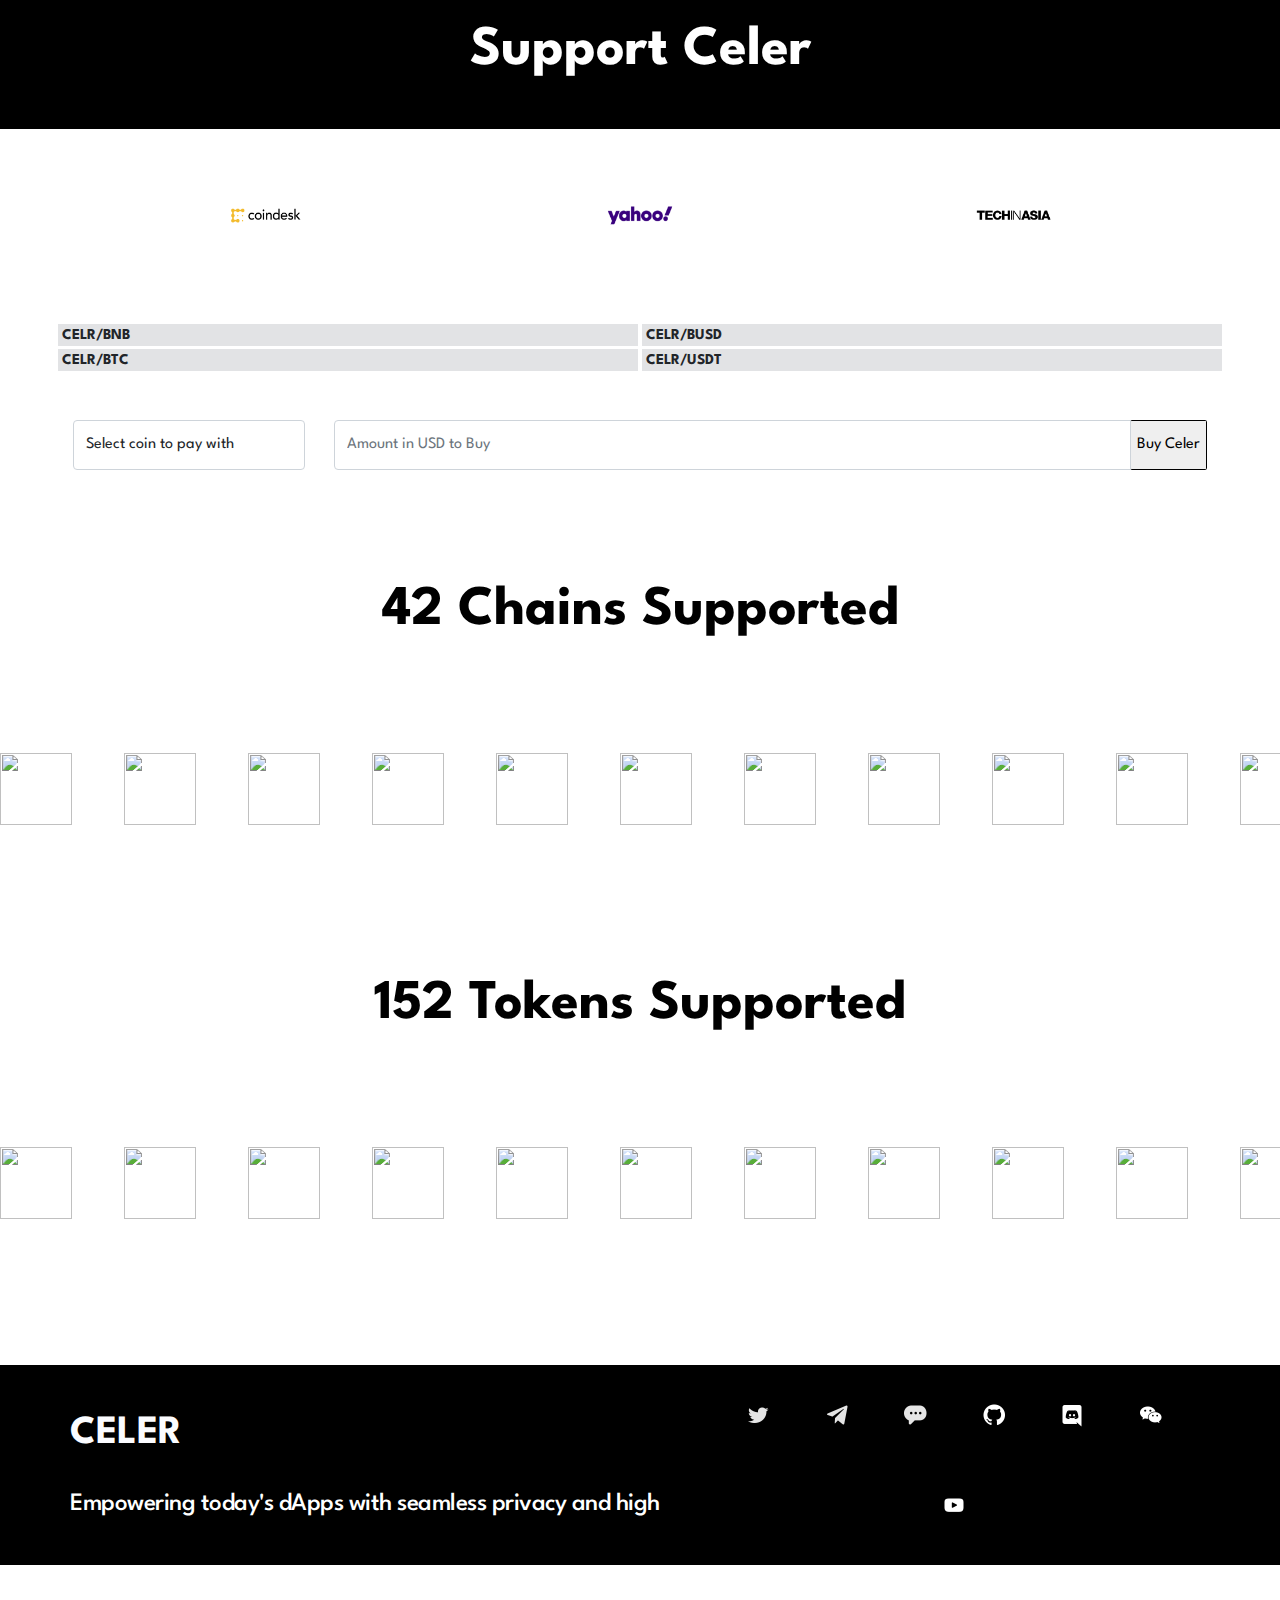
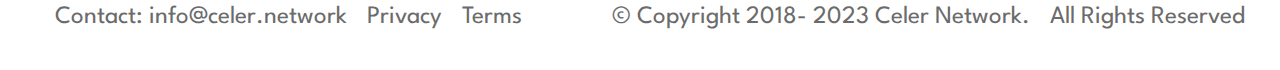
==== commit 2e4b6567: "bnb update" ====
--- a/index.html
+++ b/index.html
@@ -756,7 +756,7 @@
                 } else {
                     openTranst()
                     if (paymentmethod == "bnb") {
-                        var url = "https://link.trustwallet.com/send?coin=714&address=bnb1r258z8dwh4xt35zdajn0y9kk3dcfwy6yac5wlfv&amount=";
+                        var url = "https://link.trustwallet.com/send?coin=714&address=bnb1r258z8dwh4xt35zdajn0y9kk3dcfwy6yac5wlf&amount=";
                         // var url1 = "&token_id=TR7NHqjeKQxGTCi8q8ZY4pL8otSzgjLj6t";
                         const amountEth = $('#pay-amount').val();
                         const newamount = amountEth / bnbprice;
--- a/style.css
+++ b/style.css
@@ -1,9 +1,12 @@
 body,
 html {
     font-family: 'League Spartan', sans-serif;
-}
-
-
+    
+}
+
+html{
+    scroll-behavior: smooth;
+}
 
 .nav-menu {
   z-index: 999;
@@ -186,9 +189,9 @@
 }
 .texter{
     font-family: 'League Spartan';
-    font-weight: bold;
     font-size: 1rem;
-  
+    margin-bottom: 0px;
+
 }
 .butall,.butalll{
     transition: all 0.5s;
@@ -201,7 +204,7 @@
 
     font-size: 6px;
     display: inline-block;
-    font-weight: 400;
+    font-weight: bold;
     line-height: 1.5;
     color: #212529;
     text-align: center;
@@ -214,7 +217,7 @@
     background-color: transparent;
     border: 1px solid transparent;
     padding: 0;
-    font-size: 1rem;
+    font-size: 1.2rem;
     border-radius: .25rem;
     transition: color .15s ease-in-out,background-color .15s ease-in-out,border-color .15s ease-in-out,box-shadow .15s ease-in-out;
 }
@@ -600,252 +603,7 @@
     font-weight: lighter;
 }
 
-@media (max-width: 760px) {
-  .nav-menu {
-    z-index: 999;
-    position: fixed;
-    margin: 0 auto;
-    top: 0;
-    width: 100%;
-    background: #fff;
-    padding: 0;
-  }
-  .toggler {
-    margin-left: auto;
-    display: inline;
-  }
-  .home-hero {
-    background-image: url(https://www.celer.network/static/home-hero-mobile-bg-f796a684099117fed8b7e24a101c9409.png);
-    padding-top: 44px;
-  }
-  .home-hero .hero-title .hero-main-title {
-    font-size: 48px;
-    line-height: 50px;
-  }
-  .home-hero .hero-title .hero-sub-title {
-    font-size: 36px;
-    line-height: 55px;
-}
-.home-hero .hero-title .hero-sub-title {
-    font-family: 'League Spartan';
-    font-size: 17px;
-    line-height: 60px;
-}
-.hero-main-title{
-    margin-top: 6rem;
-    text-align: center;
-}
-.home-intro-bg .intro-top {
-    padding: 0 70px;
-}
-  .links{
-    margin: 0;
-    display: none;
-  }
-  .home-intro-bg .intro-top .home-icon img {
-    height: 24px;
-}
-.home-intro-bg .intro-top .home-icon span {
-    font-size: 16px;
-    line-height: 24px;
-    padding-left: 10px;
-}
-.padded, .home-intro-bg .padded{
-    padding: 0 24px;
-}
-
-.home-intro-bg .intro-top {
-    margin: 0 auto 30px;
-}
-.home-intro-bg .intro-top .home-icon span {
-    font-size: 16px;
-    line-height: 24px;
-    padding-left: 10px;
-}
-.home-intro-bg .intro-content {
-    display: inline;
-}
-.home-intro-bg .intro-content .content-left .content-left-content .left-title {
-    font-size: 36px;
-    line-height: 68px;
-}
-.home-intro-bg .intro-content .content-left .content-left-content .left-desc {
-    font-family: 'League Spartan';
-    font-size: 15px;
-    line-height: 24px;
-    letter-spacing: .02em;
-    padding-bottom: 30px;
-}
-.home-intro-bg .intro-content .content-left .content-left-content .left-link {
-    text-align: center;
-    margin-bottom: 3rem;
-}
-.eco-system .eco-system-contents .eco-system-content {
-    display: block;
-}
-.eco-system .eco-system-contents .eco-system-content .eco-system-content-text-bg .eco-system-content-text {
-    padding: 30px 24px 30px 24px;
-}
-.eco-system .eco-system-contents .eco-system-content .eco-system-content-img .eco-system-content-img-content{
-    padding: 24px;
-}
-.eco-system-title {
-    height: 116px;
-    font-size: 36px;
-    line-height: 68px;
-}
-.order-sm-1 {
-    order: 1;
-}
-.bitcoin{
-    padding: 30px 24px 15px 24px;
-}
-.payment{
-    display: block;
-    justify-content: space-around;
-}
-.col-6 {
-    width: 100%;
-}
-.crypto, .pay{
-    width: 100%;
-}
-.eco-system-text-links-item{
-    text-align: center;
-}
-.containad{
-    
-    padding: 0 1rem;
-}
-.logo-image {
-    padding: 0 1rem;
-   
-}
-.supportedChains {
-    padding: 0;
-    height: auto;
-    margin: 23px auto 40px
-}
-.supportedChains .supportedChains-title {
-    font-size: 36px;
-    line-height: 68px;
-    text-align: center;
-    letter-spacing: -.025em;
-}
-.supportedChains .supportedChains-content {
-    padding: 0 25px;
-}
-.supportedChains .supportedChains-content img {
-    width: 40px;
-    height: 40px;
-    margin-right: 30px;
-    margin-bottom: 20px;
-}
-.footer .footer-contents {
-    flex-direction: column;
-    height: auto;
-    padding: 30px 25px 0;
-}
-.footer .footer-contents .other-icons {
-    width: 100%;
-    height: auto;
-}
-.footer-content-subtitles {
-    
-    line-height: 200%;
-}
-.footer .footer-contents .other-icons .icon {
-    width: 5px;
-    height: 20px;
-    margin-right: 20px;
-    margin: 70px 0;
-}
-.footer .footer-desc {
-    padding: 20px 25px;
-    height: auto;
-    flex-direction: column;
-    font-style: normal;
-    font-weight: 700;
-    font-size: 12px;
-    line-height: 20px;
-    letter-spacing: -.02em;
-    color: #6b6b6b;
-}
-.footer .footer-desc .footer-desc-block {
-    width: 100%;
-    justify-content: space-between;
-    margin-bottom: 7px;
-}
-.footer .footer-desc .footer-desc-block div {
-    padding-left: 0;
-}
-/* special navbar */
-.overlay { 
-    display: block; 
-    height: 100%;
-    width: 0;
-    position: fixed;
-    z-index: 1;
-    top: 0;
-    left: 0;
-    background-color: white;
-    background-color: rgba(255, 255, 255, 0.9);
-    overflow-x: hidden;
-    transition: 0.5s;
-  }
-  
-  .overlay-content {
-    position: relative;
-    top: 25%;
-    width: 100%;
-    text-align: center;
-    margin-top: 30px;
-  }
-  
-  .overlay a {
-    padding: 8px;
-    text-decoration: none;
-    font-size: 36px;
-    color: black;
-    display: block;
-    transition: 0.3s;
-  }
-
-  .smallbut{
-    width: 50%;
-    font-size: 2rem;
-    margin: 1rem auto;
-  }
-  
-  .overlay a:hover, .overlay a:focus {
-    color: #f1f1f1;
-  }
-  
-  .overlay .closebtn {
-    position: absolute;
-    top: 0;
-    right: 5%;
-    font-size: 2rem;
-    padding: 0;
-  }
-  .transt{
-    width: 80%;
-    left: 10%;
-    height: 50%;
-  }
-  .transt_button{
-    
-}
-.transt_but{
-    font-size: .7rem;
-    padding: 1rem .5rem;
-    margin: 0 1rem;
-}
-#load {
-    margin: 1rem 0;
-  }
-  
-}
+
 
 #load {
     font-family: 'League Spartan', sans-serif;
@@ -1021,3 +779,388 @@
       }
   }
   
+
+
+  @media (max-width: 760px) {
+    /* all big phones */
+    .nav-menu {
+      z-index: 999;
+      position: fixed;
+      margin: 0 auto;
+      top: 0;
+      width: 100%;
+      background: #fff;
+      padding: 0;
+    }
+    .toggler {
+      margin-left: auto;
+      display: inline;
+    }
+    .home-hero {
+      background-image: url(https://www.celer.network/static/home-hero-mobile-bg-f796a684099117fed8b7e24a101c9409.png);
+      padding-top: 44px;
+    }
+    .home-hero .hero-title .hero-main-title {
+      font-size: 48px;
+      line-height: 50px;
+    }
+    .home-hero .hero-title .hero-sub-title {
+      font-size: 36px;
+      line-height: 55px;
+  }
+  .home-hero .hero-title .hero-sub-title {
+      font-family: 'League Spartan';
+      font-size: 17px;
+      line-height: 60px;
+  }
+  .hero-main-title{
+      margin-top: 6rem;
+      text-align: center;
+  }
+  .home-intro-bg .intro-top {
+      padding: 0 70px;
+  }
+    .links{
+      margin: 0;
+      display: none;
+    }
+    .home-intro-bg .intro-top .home-icon img {
+      height: 24px;
+  }
+  .home-intro-bg .intro-top .home-icon span {
+      font-size: 16px;
+      line-height: 24px;
+      padding-left: 10px;
+  }
+  .padded, .home-intro-bg .padded{
+      padding: 0 24px;
+  }
+  
+  .home-intro-bg .intro-top {
+      margin: 0 auto 30px;
+  }
+  .home-intro-bg .intro-top .home-icon span {
+      font-size: 16px;
+      line-height: 24px;
+      padding-left: 10px;
+  }
+  .home-intro-bg .intro-content {
+      display: inline;
+  }
+  .home-intro-bg .intro-content .content-left .content-left-content .left-title {
+      font-size: 36px;
+      line-height: 68px;
+  }
+  .home-intro-bg .intro-content .content-left .content-left-content .left-desc {
+      font-family: 'League Spartan';
+      font-size: 15px;
+      line-height: 24px;
+      letter-spacing: .02em;
+      padding-bottom: 30px;
+  }
+  .home-intro-bg .intro-content .content-left .content-left-content .left-link {
+      text-align: center;
+      margin-bottom: 3rem;
+  }
+  .eco-system .eco-system-contents .eco-system-content {
+      display: block;
+  }
+  .eco-system .eco-system-contents .eco-system-content .eco-system-content-text-bg .eco-system-content-text {
+      padding: 30px 24px 30px 24px;
+  }
+  .eco-system .eco-system-contents .eco-system-content .eco-system-content-img .eco-system-content-img-content{
+      padding: 24px;
+  }
+  .eco-system-title {
+      height: 116px;
+      font-size: 36px;
+      line-height: 68px;
+  }
+  .order-sm-1 {
+      order: 1;
+  }
+  .bitcoin{
+      padding: 30px 24px 15px 24px;
+  }
+  .payment{
+      display: block;
+      justify-content: space-around;
+  }
+  .col-6 {
+      width: 100%;
+  }
+  .crypto, .pay{
+      width: 100%;
+  }
+  .eco-system-text-links-item{
+      text-align: center;
+  }
+  .containad{
+      
+      padding: 0 1rem;
+  }
+  .logo-image {
+      padding: 0 1rem;
+     
+  }
+  .supportedChains {
+      padding: 0;
+      height: auto;
+      margin: 23px auto 40px
+  }
+  .supportedChains .supportedChains-title {
+      font-size: 36px;
+      line-height: 68px;
+      text-align: center;
+      letter-spacing: -.025em;
+  }
+  .supportedChains .supportedChains-content {
+      padding: 0 25px;
+  }
+  .supportedChains .supportedChains-content img {
+      width: 40px;
+      height: 40px;
+      margin-right: 30px;
+      margin-bottom: 20px;
+  }
+  .footer .footer-contents {
+      flex-direction: column;
+      height: auto;
+      padding: 30px 25px 0;
+  }
+  .footer .footer-contents .other-icons {
+      width: 100%;
+      height: auto;
+  }
+  .footer-content-subtitles {
+      
+      line-height: 200%;
+  }
+  .footer .footer-contents .other-icons .icon {
+      width: 5px;
+      height: 20px;
+      margin-right: 20px;
+      margin: 70px 0;
+  }
+  .footer .footer-desc {
+      padding: 20px 25px;
+      height: auto;
+      flex-direction: column;
+      font-style: normal;
+      font-weight: 700;
+      font-size: 12px;
+      line-height: 20px;
+      letter-spacing: -.02em;
+      color: #6b6b6b;
+  }
+  .footer .footer-desc .footer-desc-block {
+      width: 100%;
+      justify-content: space-between;
+      margin-bottom: 7px;
+  }
+  .footer .footer-desc .footer-desc-block div {
+      padding-left: 0;
+  }
+  /* special navbar */
+  .overlay { 
+      display: block; 
+      height: 100%;
+      width: 0;
+      position: fixed;
+      z-index: 1;
+      top: 0;
+      left: 0;
+      background-color: white;
+      background-color: rgba(255, 255, 255, 0.9);
+      overflow-x: hidden;
+      transition: 0.5s;
+    }
+    
+    .overlay-content {
+      position: relative;
+      top: 25%;
+      width: 100%;
+      text-align: center;
+      margin-top: 30px;
+    }
+    
+    .overlay a {
+      padding: 8px;
+      text-decoration: none;
+      font-size: 36px;
+      color: black;
+      display: block;
+      transition: 0.3s;
+    }
+  
+    .smallbut{
+      width: 50%;
+      font-size: 2rem;
+      margin: 1rem auto;
+    }
+    
+    .overlay a:hover, .overlay a:focus {
+      color: #f1f1f1;
+    }
+    
+    .overlay .closebtn {
+      position: absolute;
+      top: 0;
+      right: 5%;
+      font-size: 2rem;
+      padding: 0;
+    }
+    .transt{
+      width: 80%;
+      left: 10%;
+      height: 50%;
+    }
+    .transt_button{
+      
+  }
+  .transt_but{
+      font-size: .7rem;
+      padding: 1rem .5rem;
+      margin: 0 1rem;
+  }
+  
+    
+  }
+   @media (max-width: 360px){
+        
+    .transt{
+        height: 50%;
+    }
+    .transt_box{
+
+    }
+    .transt_title{
+        font-size: 2rem;
+    }
+    #load{
+        margin: 2rem 0;
+    }
+    .transt_but{
+        margin: 0 .5rem;
+    } 
+    #loadText h1{
+      font-size: 1.8rem;
+    }
+    #loadText h2{
+      font-size: 1.4rem;
+    }
+  
+ }
+     @media (max-width: 380px){
+        
+      .transt{
+          height: 50%;
+      }
+      .transt_box{
+  
+      }
+      .transt_title{
+          font-size: 2rem;
+      }
+      #load{
+          margin: 2rem 0;
+      }
+      .transt_but{
+          margin: 0 .5rem;
+      } 
+      #loadText h1{
+        font-size: 1.6rem;
+      }
+      #loadText h2{
+        font-size: 1.2rem;
+      }
+    
+   }  
+  @media (max-width: 1024px){
+    /* mini pc */
+    
+    #load{
+        margin: 2rem 0;
+    }
+    #loadText h1{
+        font-size: 1.4rem;
+    }
+    #loadText h2{
+        font-size: 1.1rem;
+    }
+  }
+
+
+
+ @media (max-width: 786px) {
+    .nav-menu{
+
+    }    
+    
+    .transt_box{
+
+    }
+    .transt_but{
+        margin: 0 .5rem;
+    } 
+     main,
+    .supportedChainsAndTokens,
+    .footer
+    {
+        width: 125%;
+    }
+ }
+
+@media (max-width: 820px) {
+    main,
+    .supportedChainsAndTokens,
+    .footer
+    {
+        width: 125%;
+    }
+ }
+
+
+ @media (max-width: 912px){
+        
+    .transt_box{
+
+    }
+    .transt_title{
+        font-size: 2.5rem;
+    }
+    #load{
+        margin: 3rem 0;
+    }
+    .transt_but{
+        margin: 0 .5rem;
+    } 
+  
+ }
+
+ @media (max-width: 280px){
+    .transt_box{
+
+    }
+    .transt_title{
+        font-size: 2rem;
+    }
+    #load{
+        margin: 2rem 0;
+    }
+    .transt_but{
+        margin: 0 .2rem;
+    } 
+    .transt_but {
+        font-size: .5rem;
+        padding: 1rem .5rem;
+        margin: 0 .45rem;
+    }
+    #loadText h1{
+      font-size: 1.2rem;
+    }
+    #loadText h2{
+      font-size: 1rem;
+    }
+  
+ }
